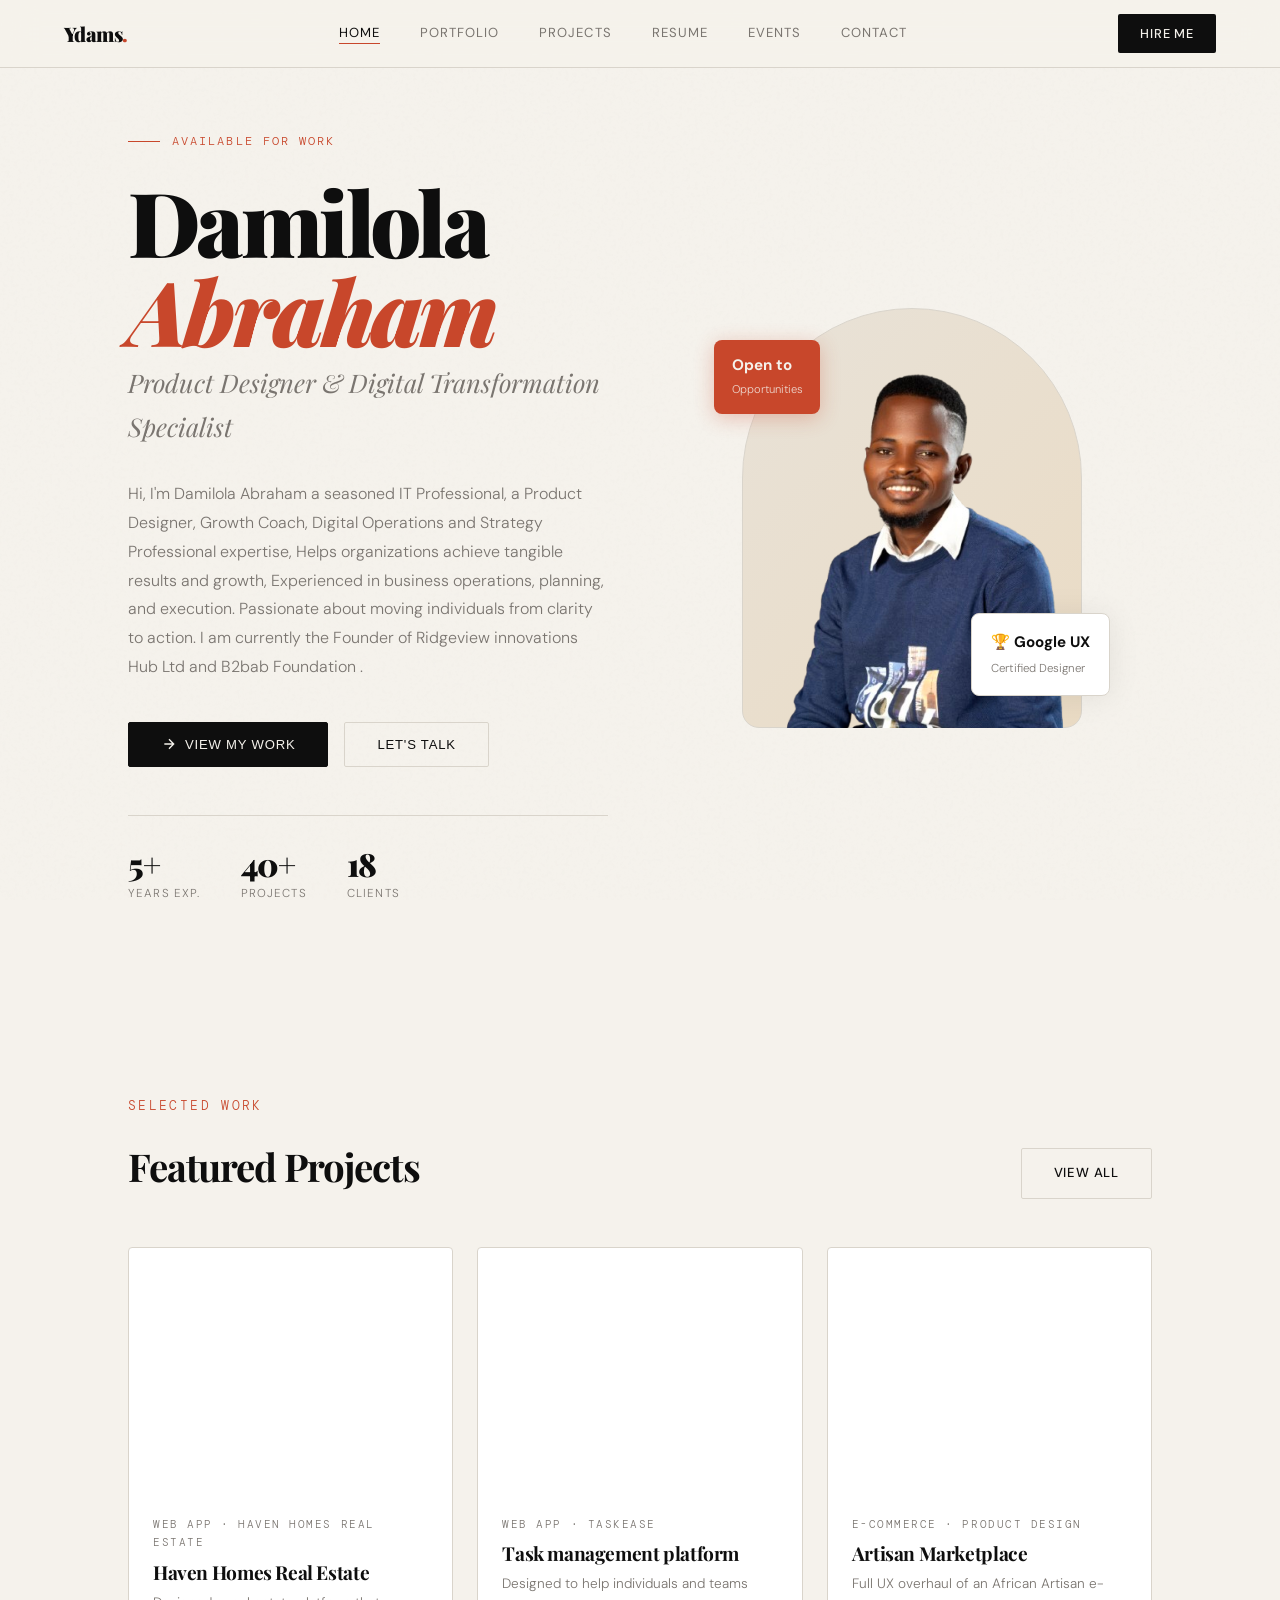
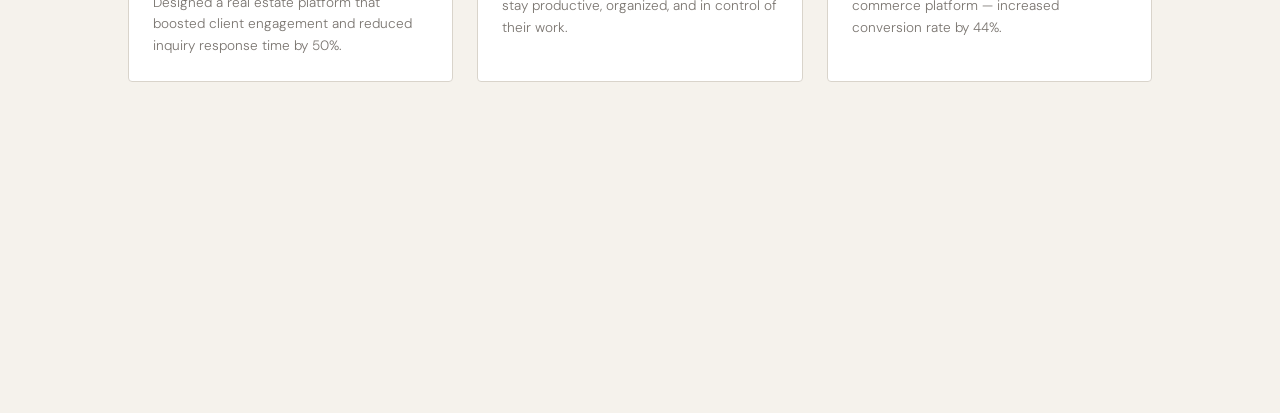
==== index.html @ ed9b5bfa "Fix hero buttons navigation" ====
<!DOCTYPE html>
<html lang="en">
<head>
<meta charset="UTF-8" />
<meta name="viewport" content="width=device-width, initial-scale=1.0" />
<script src="https://cdn.jsdelivr.net/npm/@emailjs/browser@4/dist/email.min.js"></script>
<script>emailjs.init('6wv3j-_rvE56B1dmA');</script>
<title>Damilola Abraham — UI/UX Designer & Software Engineer</title>
<link rel="preconnect" href="https://fonts.googleapis.com" />
<link rel="preconnect" href="https://fonts.gstatic.com" crossorigin />
<link href="https://fonts.googleapis.com/css2?family=Playfair+Display:ital,wght@0,400;0,700;0,900;1,400&family=DM+Sans:ital,opsz,wght@0,9..40,300;0,9..40,400;0,9..40,500;1,9..40,300&family=DM+Mono:wght@300;400&display=swap" rel="stylesheet" />
<style>
  *, *::before, *::after { box-sizing: border-box; margin: 0; padding: 0; }

  :root {
    --ink: #0e0e0e;
    --paper: #f5f2ec;
    --accent: #c8472b;
    --accent2: #2b6cb0;
    --muted: #7a7570;
    --border: #d9d4cb;
    --card: #fff;
    --shadow: 0 2px 32px 0 rgba(14,14,14,0.08);
    --radius: 2px;
    --font-display: 'Playfair Display', Georgia, serif;
    --font-body: 'DM Sans', sans-serif;
    --font-mono: 'DM Mono', monospace;
    --nav-h: 68px;
  }

  html { scroll-behavior: smooth; font-size: 16px; }

  body {
    background: var(--paper);
    color: var(--ink);
    font-family: var(--font-body);
    font-weight: 300;
    line-height: 1.7;
    overflow-x: hidden;
  }

  /* ─── NOISE TEXTURE ─── */
  body::before {
    content: '';
    position: fixed; inset: 0; z-index: 0;
    pointer-events: none;
    background-image: url("data:image/svg+xml,%3Csvg viewBox='0 0 256 256' xmlns='http://www.w3.org/2000/svg'%3E%3Cfilter id='noise'%3E%3CfeTurbulence type='fractalNoise' baseFrequency='0.9' numOctaves='4' stitchTiles='stitch'/%3E%3C/filter%3E%3Crect width='100%25' height='100%25' filter='url(%23noise)' opacity='0.035'/%3E%3C/svg%3E");
    opacity: .5;
  }

  /* ─── SCROLL PROGRESS ─── */
  #progress-bar {
    position: fixed; top: 0; left: 0; z-index: 1000;
    height: 2px; width: 0%;
    background: var(--accent);
    transition: width .1s linear;
  }

  /* ─── NAV ─── */
  nav {
    position: fixed; top: 0; left: 0; right: 0; z-index: 900;
    height: var(--nav-h);
    display: flex; align-items: center; justify-content: space-between;
    padding: 0 5vw;
    background: rgba(245,242,236,.85);
    backdrop-filter: blur(16px);
    border-bottom: 1px solid var(--border);
    transition: box-shadow .3s;
  }
  nav.scrolled { box-shadow: var(--shadow); }

  .nav-logo {
    font-family: var(--font-display);
    font-weight: 900;
    font-size: 1.25rem;
    letter-spacing: -.03em;
    color: var(--ink);
    text-decoration: none;
  }
  .nav-logo span { color: var(--accent); }

  .nav-links {
    display: flex; gap: 2.5rem; list-style: none;
    font-size: .82rem; font-weight: 400; letter-spacing: .08em; text-transform: uppercase;
  }
  .nav-links a {
    color: var(--muted); text-decoration: none;
    transition: color .2s;
    position: relative;
  }
  .nav-links a::after {
    content: ''; position: absolute; bottom: -3px; left: 0; right: 0;
    height: 1px; background: var(--accent);
    transform: scaleX(0); transform-origin: left;
    transition: transform .25s ease;
  }
  .nav-links a:hover, .nav-links a.active { color: var(--ink); }
  .nav-links a:hover::after, .nav-links a.active::after { transform: scaleX(1); }

  .nav-cta {
    font-size: .8rem; font-weight: 500; letter-spacing: .06em; text-transform: uppercase;
    text-decoration: none; color: var(--paper);
    background: var(--ink); padding: .55rem 1.4rem;
    border-radius: var(--radius);
    transition: background .2s, transform .2s;
  }
  .nav-cta:hover { background: var(--accent); transform: translateY(-1px); }

  .hamburger {
    display: none; flex-direction: column; gap: 5px; cursor: pointer;
    background: none; border: none; padding: 4px;
  }
  .hamburger span {
    display: block; width: 24px; height: 1.5px;
    background: var(--ink); transition: transform .3s, opacity .3s;
  }
  .hamburger.open span:nth-child(1) { transform: translateY(6.5px) rotate(45deg); }
  .hamburger.open span:nth-child(2) { opacity: 0; }
  .hamburger.open span:nth-child(3) { transform: translateY(-6.5px) rotate(-45deg); }

  .mobile-menu {
    display: none;
    position: fixed; top: var(--nav-h); left: 0; right: 0; z-index: 800;
    background: var(--paper);
    border-bottom: 1px solid var(--border);
    padding: 2rem 5vw;
    flex-direction: column; gap: 1.5rem;
  }
  .mobile-menu.open { display: flex; }
  .mobile-menu a {
    font-size: 1rem; letter-spacing: .04em; text-transform: uppercase;
    color: var(--ink); text-decoration: none;
  }

  /* ─── SECTIONS ─── */
  section { position: relative; z-index: 1; }
  .page-section {
    min-height: 100vh;
    padding: calc(var(--nav-h) + 6rem) 5vw 6rem;
    display: none;
  }
  .page-section.active { display: block; }

  /* ─── HOME HERO ─── */
  /* FIX: #home must NOT set display:grid by default — that overrides display:none on other pages */
  #home {
    padding-top: 0; min-height: 100vh;
    place-items: center;
  }
  #home.active { display: grid; }

  .hero-wrap {
    display: grid;
    grid-template-columns: 1fr 1fr;
    gap: 4rem; align-items: center;
    max-width: 1200px; width: 100%;
    padding: calc(var(--nav-h) + 4rem) 5vw 6rem;
  }

  .hero-eyebrow {
    display: flex; align-items: center; gap: .75rem;
    font-family: var(--font-mono); font-size: .72rem;
    letter-spacing: .18em; text-transform: uppercase;
    color: var(--accent); margin-bottom: 1.5rem;
  }
  .hero-eyebrow::before {
    content: ''; display: block; width: 32px; height: 1px; background: var(--accent);
  }

  .hero-name {
    font-family: var(--font-display);
    font-size: clamp(3rem, 7vw, 6rem);
    font-weight: 900; line-height: 1.0; letter-spacing: -.04em;
    color: var(--ink); margin-bottom: .4rem;
  }
  .hero-name em { color: var(--accent); font-style: italic; }

  .hero-role {
    font-family: var(--font-display);
    font-size: clamp(1.1rem, 2.5vw, 1.6rem);
    font-weight: 400; font-style: italic;
    color: var(--muted); margin-bottom: 2rem;
  }

  .hero-summary {
    font-size: 1rem; color: var(--muted);
    max-width: 46ch; line-height: 1.8; margin-bottom: 2.5rem;
  }

  .hero-actions { display: flex; gap: 1rem; flex-wrap: wrap; }

  .btn-primary {
    display: inline-flex; align-items: center; gap: .5rem;
    background: var(--ink); color: var(--paper);
    font-size: .82rem; font-weight: 500; letter-spacing: .06em; text-transform: uppercase;
    padding: .85rem 2rem; border-radius: var(--radius); text-decoration: none;
    transition: background .2s, transform .2s, box-shadow .2s;
    border: 1.5px solid var(--ink);
  }
  .btn-primary:hover { background: var(--accent); border-color: var(--accent); transform: translateY(-2px); box-shadow: 0 8px 24px rgba(200,71,43,.2); }

  .btn-outline {
    display: inline-flex; align-items: center; gap: .5rem;
    background: transparent; color: var(--ink);
    font-size: .82rem; font-weight: 500; letter-spacing: .06em; text-transform: uppercase;
    padding: .85rem 2rem; border-radius: var(--radius); text-decoration: none;
    border: 1.5px solid var(--border);
    transition: border-color .2s, color .2s, transform .2s;
  }
  .btn-outline:hover { border-color: var(--ink); transform: translateY(-2px); }

  .hero-visual {
    position: relative; display: flex; justify-content: center; align-items: center;
  }

  .hero-avatar-frame {
    position: relative; width: 340px; height: 420px;
  }

  .hero-avatar-bg {
    position: absolute; inset: 0;
    background: linear-gradient(135deg, #e8e2d8 0%, #eadbc4 100%);
    border-radius: 200px 200px 20px 20px;
    border: 1px solid var(--border);
  }

  .hero-avatar-initials {
  position: absolute; inset: 0;
  display: flex; align-items: center; justify-content: center;
  font-family: var(--font-display);
  font-size: 7rem; font-weight: 900; color: transparent; /* hide the "AO" text */
  letter-spacing: -.05em;

  background-image: url('4Z8A9971_copy.jpg-removebg-preview.png');
  background-size: cover;
  background-position: center top; /* 'top' works better for portraits */
  border-radius: 0; /* remove if you want the rounded-top shape from the frame */
}

  .hero-badge {
    position: absolute; bottom: 32px; right: -28px;
    background: var(--card); border: 1px solid var(--border);
    border-radius: 8px; padding: 1rem 1.2rem;
    box-shadow: var(--shadow);
    font-size: .78rem;
  }
  .hero-badge strong {
    display: block; font-weight: 700; font-size: .95rem; margin-bottom: .1rem;
  }
  .hero-badge span { color: var(--muted); font-size: .72rem; }

  .hero-badge2 {
    position: absolute; top: 32px; left: -28px;
    background: var(--accent); color: var(--paper);
    border-radius: 8px; padding: .85rem 1.1rem;
    box-shadow: 0 4px 20px rgba(200,71,43,.3);
    font-size: .78rem;
  }
  .hero-badge2 strong {
    display: block; font-weight: 700; font-size: .95rem;
  }

  .hero-stats {
    display: flex; gap: 2.5rem; margin-top: 3rem;
    padding-top: 2rem; border-top: 1px solid var(--border);
  }
  .stat-item { }
  .stat-number {
    font-family: var(--font-display);
    font-size: 2rem; font-weight: 900; line-height: 1;
    letter-spacing: -.04em; color: var(--ink);
  }
  .stat-label {
    font-size: .72rem; letter-spacing: .1em; text-transform: uppercase;
    color: var(--muted); margin-top: .25rem;
  }

  /* ─── FEATURED PROJECTS (Home) ─── */
  .featured-section {
    padding: 6rem 5vw;
    max-width: 1200px; margin: 0 auto;
  }

  .featured-header {
    display: flex; align-items: flex-end; justify-content: space-between;
    margin-bottom: 3rem; flex-wrap: wrap; gap: 1rem;
  }

  .featured-grid {
    display: grid;
    grid-template-columns: repeat(3, 1fr);
    gap: 1.5rem;
  }

  .featured-card {
    background: var(--card);
    border: 1px solid var(--border);
    border-radius: 4px;
    overflow: hidden;
    cursor: pointer;
    transition: transform .3s, box-shadow .3s;
    text-decoration: none; color: inherit;
    display: block;
  }
  .featured-card:hover { transform: translateY(-6px); box-shadow: 0 16px 48px rgba(14,14,14,.12); }

  .fc-thumb {
    aspect-ratio: 4/3;
    display: flex; align-items: center; justify-content: center;
    font-family: var(--font-display);
    font-size: 4rem; font-weight: 900;
    letter-spacing: -.05em;
    position: relative; overflow: hidden;
  }
  .fc-thumb::after {
    content: ''; position: absolute; inset: 0;
    background: rgba(14,14,14,.06);
    opacity: 0; transition: opacity .3s;
  }
  .featured-card:hover .fc-thumb::after { opacity: 1; }

  .fc-body { padding: 1.5rem; }
  .fc-tag {
    font-family: var(--font-mono); font-size: .68rem;
    letter-spacing: .14em; text-transform: uppercase;
    color: var(--muted); margin-bottom: .5rem;
  }
  .fc-title {
    font-family: var(--font-display);
    font-size: 1.2rem; font-weight: 700; line-height: 1.25;
    letter-spacing: -.02em; margin-bottom: .5rem;
  }
  .fc-desc { font-size: .85rem; color: var(--muted); line-height: 1.6; }

  /* ─── PORTFOLIO ─── */
  #portfolio { padding: calc(var(--nav-h) + 4rem) 5vw 6rem; }

  .filter-bar {
    display: flex; gap: .75rem; flex-wrap: wrap; margin-bottom: 3rem;
  }
  .filter-btn {
    font-family: var(--font-mono); font-size: .72rem;
    letter-spacing: .1em; text-transform: uppercase;
    background: none; border: 1px solid var(--border);
    color: var(--muted); padding: .45rem 1rem; border-radius: 2px;
    cursor: pointer; transition: all .2s;
  }
  .filter-btn:hover, .filter-btn.active {
    background: var(--ink); color: var(--paper); border-color: var(--ink);
  }

  .portfolio-grid {
    display: grid;
    grid-template-columns: repeat(auto-fill, minmax(300px, 1fr));
    gap: 2rem;
  }

  .port-card {
    border: 1px solid var(--border); border-radius: 4px;
    overflow: hidden; background: var(--card);
    transition: transform .3s, box-shadow .3s;
    cursor: pointer;
  }
  .port-card:hover { transform: translateY(-4px); box-shadow: 0 12px 40px rgba(14,14,14,.1); }

  .port-thumb {
    aspect-ratio: 16/10;
    display: flex; align-items: center; justify-content: center;
    font-size: 3.5rem; position: relative; overflow: hidden;
  }

  .port-overlay {
    position: absolute; inset: 0;
    background: rgba(14,14,14,.8);
    display: flex; align-items: center; justify-content: center;
    opacity: 0; transition: opacity .3s;
  }
  .port-card:hover .port-overlay { opacity: 1; }
  .port-overlay-text {
    color: var(--paper); font-size: .8rem;
    letter-spacing: .1em; text-transform: uppercase;
    font-family: var(--font-mono);
  }

  .port-body { padding: 1.25rem; }
  .port-tag {
    font-family: var(--font-mono); font-size: .65rem;
    letter-spacing: .14em; text-transform: uppercase;
    color: var(--accent); margin-bottom: .4rem;
  }
  .port-title {
    font-weight: 700; font-size: 1rem; margin-bottom: .4rem;
  }
  .port-desc { font-size: .82rem; color: var(--muted); }

  /* ─── PROJECTS (case studies) ─── */
  #projects { padding: calc(var(--nav-h) + 4rem) 5vw 6rem; max-width: 1000px; }

  .case-study {
    border: 1px solid var(--border); border-radius: 4px;
    background: var(--card); overflow: hidden; margin-bottom: 3rem;
  }

  .cs-header {
    padding: 2.5rem;
    border-bottom: 1px solid var(--border);
    display: grid; grid-template-columns: 1fr auto; gap: 1rem; align-items: start;
  }

  .cs-num {
    font-family: var(--font-mono); font-size: .7rem;
    letter-spacing: .15em; color: var(--muted); margin-bottom: .5rem;
  }

  .cs-title {
    font-family: var(--font-display);
    font-size: 1.8rem; font-weight: 900; letter-spacing: -.03em;
    margin-bottom: .5rem;
  }

  .cs-tags { display: flex; gap: .5rem; flex-wrap: wrap; margin-top: .75rem; }
  .cs-tag {
    font-family: var(--font-mono); font-size: .65rem;
    letter-spacing: .1em; text-transform: uppercase;
    border: 1px solid var(--border); color: var(--muted);
    padding: .25rem .65rem; border-radius: 2px;
  }

  .cs-body { padding: 2.5rem; }

  .cs-grid {
    display: grid; grid-template-columns: 1fr 1fr; gap: 2rem; margin-top: 1.5rem;
  }

  .cs-block h4 {
    font-family: var(--font-mono); font-size: .7rem;
    letter-spacing: .15em; text-transform: uppercase;
    color: var(--accent); margin-bottom: .75rem;
  }
  .cs-block p { font-size: .88rem; color: var(--muted); line-height: 1.75; }

  .cs-process {
    display: flex; gap: 0; margin: 2rem 0;
    border: 1px solid var(--border); border-radius: 4px; overflow: hidden;
  }
  .cs-step {
    flex: 1; padding: 1rem .75rem; text-align: center;
    border-right: 1px solid var(--border);
    background: var(--paper);
  }
  .cs-step:last-child { border-right: none; }
  .cs-step-num {
    font-family: var(--font-mono); font-size: .65rem;
    letter-spacing: .1em; color: var(--muted); margin-bottom: .3rem;
  }
  .cs-step-label {
    font-size: .78rem; font-weight: 500;
  }

  .cs-outcome {
    background: var(--ink); color: var(--paper);
    border-radius: 3px; padding: 1.5rem 2rem; margin-top: 2rem;
    display: grid; grid-template-columns: repeat(3, 1fr); gap: 1.5rem; text-align: center;
  }
  .cs-metric strong {
    display: block;
    font-family: var(--font-display);
    font-size: 2rem; font-weight: 900; letter-spacing: -.04em;
    color: var(--paper);
  }
  .cs-metric span { font-size: .72rem; letter-spacing: .1em; text-transform: uppercase; color: rgba(245,242,236,.5); }

  /* ─── RESUME ─── */
  #resume { padding: calc(var(--nav-h) + 4rem) 5vw 6rem; max-width: 900px; }

  .resume-download {
    display: inline-flex; align-items: center; gap: .6rem;
    border: 1.5px solid var(--ink); color: var(--ink);
    font-size: .8rem; font-weight: 500; letter-spacing: .06em; text-transform: uppercase;
    padding: .75rem 1.75rem; border-radius: var(--radius); text-decoration: none;
    margin-bottom: 3rem; transition: all .2s;
  }
  .resume-download:hover { background: var(--ink); color: var(--paper); }
  .resume-download svg { width: 16px; height: 16px; }

  .resume-section { margin-bottom: 3rem; }
  .resume-section-title {
    font-family: var(--font-mono); font-size: .72rem;
    letter-spacing: .18em; text-transform: uppercase;
    color: var(--accent); margin-bottom: 1.25rem; padding-bottom: .75rem;
    border-bottom: 1px solid var(--border);
  }

  .exp-item {
    display: grid; grid-template-columns: 1fr auto;
    gap: .5rem; margin-bottom: 2rem;
    padding-bottom: 2rem; border-bottom: 1px solid var(--border);
  }
  .exp-item:last-child { border-bottom: none; margin-bottom: 0; }

  .exp-role {
    font-weight: 700; font-size: 1rem; margin-bottom: .15rem;
  }
  .exp-company { color: var(--accent); font-size: .88rem; margin-bottom: .5rem; }
  .exp-desc { font-size: .85rem; color: var(--muted); line-height: 1.7; }
  .exp-date {
    font-family: var(--font-mono); font-size: .7rem;
    letter-spacing: .08em; color: var(--muted); white-space: nowrap;
  }

  .skills-grid {
    display: grid; grid-template-columns: repeat(auto-fill, minmax(180px, 1fr)); gap: 1rem;
  }
  .skill-category h4 {
    font-size: .78rem; font-weight: 700; margin-bottom: .75rem;
    letter-spacing: .04em;
  }
  .skill-tags { display: flex; flex-wrap: wrap; gap: .4rem; }
  .skill-tag {
    font-family: var(--font-mono); font-size: .68rem;
    letter-spacing: .08em; background: var(--paper);
    border: 1px solid var(--border); padding: .3rem .7rem; border-radius: 2px;
    color: var(--muted);
  }

  .cert-grid { display: grid; grid-template-columns: 1fr 1fr; gap: 1rem; }
  .cert-item {
    border: 1px solid var(--border); border-radius: 4px; padding: 1.25rem;
    background: var(--card);
  }
  .cert-title { font-weight: 700; font-size: .9rem; margin-bottom: .25rem; }
  .cert-issuer { font-size: .78rem; color: var(--accent); margin-bottom: .2rem; }
  .cert-date { font-family: var(--font-mono); font-size: .68rem; color: var(--muted); }

  /* ─── EVENTS ─── */
  #events { padding: calc(var(--nav-h) + 4rem) 5vw 6rem; }

  .events-grid {
    display: grid; grid-template-columns: repeat(auto-fill, minmax(320px, 1fr));
    gap: 1.5rem; max-width: 1200px;
  }

  .event-card {
    border: 1px solid var(--border); border-radius: 4px;
    background: var(--card); padding: 1.75rem; position: relative;
    transition: transform .3s, box-shadow .3s;
  }
  .event-card:hover { transform: translateY(-3px); box-shadow: var(--shadow); }

  .event-badge {
    display: inline-block;
    font-family: var(--font-mono); font-size: .65rem;
    letter-spacing: .1em; text-transform: uppercase;
    padding: .3rem .75rem; border-radius: 2px; margin-bottom: 1rem;
  }
  .badge-speaker { background: rgba(200,71,43,.1); color: var(--accent); }
  .badge-organizer { background: rgba(43,108,176,.1); color: var(--accent2); }
  .badge-attendee { background: rgba(14,14,14,.06); color: var(--ink); }
  .badge-workshop { background: rgba(200,71,43,.15); color: var(--accent); }

  .event-title { font-weight: 700; font-size: 1.05rem; margin-bottom: .4rem; }
  .event-meta {
    font-family: var(--font-mono); font-size: .7rem;
    letter-spacing: .08em; color: var(--muted); margin-bottom: .75rem;
  }
  .event-desc { font-size: .85rem; color: var(--muted); line-height: 1.65; }

  /* ─── CONTACT ─── */
  #contact { padding: calc(var(--nav-h) + 4rem) 5vw 6rem; }

  /* ─── PAGE BANNERS ─── */
  .page-banner {
    width: 100%; height: 220px;
    position: relative;
    display: flex; align-items: center; justify-content: center;
    margin-bottom: 3rem; border-radius: 4px; overflow: hidden;
  }
  .page-banner::after {
    content: ''; position: absolute; inset: 0;
    background: rgba(0,0,0,.45);
  }
  .page-banner-title {
    position: relative; z-index: 1;
    font-family: var(--font-display);
    font-size: clamp(2.5rem, 6vw, 4rem);
    font-weight: 900; color: #fff;
    letter-spacing: -.03em;
    text-shadow: 0 2px 24px rgba(0,0,0,.4);
  }
  .banner-portfolio { background: linear-gradient(135deg, #1a1a2e 0%, #2d1b4e 60%, #4a1942 100%); }
  .banner-projects  { background: linear-gradient(135deg, #0f2027 0%, #203a43 50%, #2c5364 100%); }
  .banner-resume    { background: linear-gradient(135deg, #1c1c1c 0%, #2d2d2d 50%, #3a2a1a 100%); }
  .banner-events    { background: linear-gradient(135deg, #0d1b2a 0%, #1b2a3b 50%, #1e3a5f 100%); }
  .banner-contact   { background: linear-gradient(135deg, #0f0c29 0%, #302b63 50%, #24243e 100%); }

  .contact-wrap {
    display: grid; grid-template-columns: 1fr 1fr; gap: 5rem;
    max-width: 1000px;
  }

  .contact-left h2 {
    font-family: var(--font-display);
    font-size: clamp(2rem, 4vw, 3.2rem);
    font-weight: 900; letter-spacing: -.04em;
    line-height: 1.1; margin-bottom: 1.25rem;
  }
  .contact-left p { font-size: .95rem; color: var(--muted); margin-bottom: 2.5rem; line-height: 1.8; }

  .social-links { display: flex; flex-direction: column; gap: .85rem; }
  .social-link {
    display: flex; align-items: center; gap: .85rem;
    text-decoration: none; color: var(--ink);
    font-size: .88rem; font-weight: 500;
    padding: .75rem 1rem; border: 1px solid var(--border);
    border-radius: var(--radius);
    transition: border-color .2s, background .2s, transform .2s;
  }
  .social-link:hover { border-color: var(--ink); background: var(--ink); color: var(--paper); transform: translateX(4px); }
  .social-link svg { width: 18px; height: 18px; flex-shrink: 0; }

  .contact-form { display: flex; flex-direction: column; gap: 1.25rem; }

  .form-group { display: flex; flex-direction: column; gap: .4rem; }
  .form-group label {
    font-family: var(--font-mono); font-size: .68rem;
    letter-spacing: .14em; text-transform: uppercase; color: var(--muted);
  }
  .form-group input, .form-group textarea, .form-group select {
    background: var(--card); border: 1px solid var(--border);
    color: var(--ink); font-family: var(--font-body);
    font-size: .9rem; padding: .8rem 1rem; border-radius: var(--radius);
    outline: none; transition: border-color .2s;
    resize: none;
  }
  .form-group input:focus, .form-group textarea:focus { border-color: var(--ink); }
  .form-group textarea { min-height: 130px; }

  .form-row { display: grid; grid-template-columns: 1fr 1fr; gap: 1rem; }

  .form-submit {
    display: inline-flex; align-items: center; justify-content: center; gap: .5rem;
    background: var(--ink); color: var(--paper);
    font-family: var(--font-body); font-size: .82rem;
    font-weight: 500; letter-spacing: .06em; text-transform: uppercase;
    padding: 1rem 2.5rem; border: 1.5px solid var(--ink); border-radius: var(--radius);
    cursor: pointer; transition: all .2s; width: 100%;
  }
  .form-submit:hover { background: var(--accent); border-color: var(--accent); transform: translateY(-2px); }

  .form-success {
    display: none; padding: 1.5rem; background: rgba(43,108,176,.08);
    border: 1px solid rgba(43,108,176,.25); border-radius: var(--radius);
    text-align: center; font-size: .9rem; color: var(--accent2);
  }

  /* ─── FOOTER ─── */
  footer {
    position: relative; z-index: 1;
    border-top: 1px solid var(--border);
    padding: 2.5rem 5vw;
    display: flex; align-items: center; justify-content: space-between; flex-wrap: wrap; gap: 1rem;
    font-size: .78rem; color: var(--muted);
    font-family: var(--font-mono); letter-spacing: .06em;
  }
  footer a { color: var(--muted); text-decoration: none; }
  footer a:hover { color: var(--ink); }

  /* ─── ANIMATIONS ─── */
  @keyframes fadeUp {
    from { opacity: 0; transform: translateY(28px); }
    to { opacity: 1; transform: translateY(0); }
  }
  @keyframes fadeIn {
    from { opacity: 0; }
    to { opacity: 1; }
  }

  .animate-up {
    opacity: 0;
    animation: fadeUp .7s ease forwards;
  }
  .delay-1 { animation-delay: .1s; }
  .delay-2 { animation-delay: .2s; }
  .delay-3 { animation-delay: .3s; }
  .delay-4 { animation-delay: .4s; }
  .delay-5 { animation-delay: .55s; }
  .delay-6 { animation-delay: .7s; }

  /* ─── RESPONSIVE ─── */
  @media (max-width: 700px) {
  .webinar-wrap { grid-template-columns: 1fr !important; }
}
  /* ─── WEBINAR RESPONSIVE ─── */
@media (max-width: 700px) {
  .webinar-wrap {
    grid-template-columns: 1fr !important;
  }
  .webinar-flier-wrap {
    display: none;
  }
}
  @media (max-width: 900px) {
    .hero-wrap { grid-template-columns: 1fr; text-align: center; }
    .hero-eyebrow { justify-content: center; }
    .hero-summary { margin: 0 auto 2.5rem; }
    .hero-actions { justify-content: center; }
    .hero-stats { justify-content: center; }
    @media (max-width: 900px) {
    .hero-wrap { 
      grid-template-columns: 1fr; 
      text-align: center; 
    }
    .hero-eyebrow { justify-content: center; }
    .hero-summary { margin: 0 auto 2.5rem; }
    .hero-actions { justify-content: center; }
    .hero-stats { justify-content: center; }

    /* ── IMAGE: now visible and centered on tablet/mobile ── */
    .hero-visual { 
      display: flex;
      justify-content: center;
      order: -1; /* moves image ABOVE the text */
    }
    .hero-avatar-frame {
      width: 220px;
      height: 270px;
    }
    .hero-badge {
      right: -10px;
      bottom: 16px;
      padding: .7rem .9rem;
      font-size: .7rem;
    }
    .hero-badge2 {
      left: -10px;
      top: 16px;
      padding: .65rem .85rem;
      font-size: .7rem;
    }

    .featured-grid { grid-template-columns: 1fr 1fr; }
    .contact-wrap { grid-template-columns: 1fr; gap: 3rem; }
    .cs-grid { grid-template-columns: 1fr; }
    .cert-grid { grid-template-columns: 1fr; }
    .cs-outcome { grid-template-columns: 1fr 1fr 1fr; }
    .nav-links, .nav-cta { display: none; }
    .hamburger { display: flex; }
}
    .featured-grid { grid-template-columns: 1fr 1fr; }
    .contact-wrap { grid-template-columns: 1fr; gap: 3rem; }
    .cs-grid { grid-template-columns: 1fr; }
    .cert-grid { grid-template-columns: 1fr; }
    .cs-outcome { grid-template-columns: 1fr 1fr 1fr; }
    .nav-links, .nav-cta { display: none; }
    .hamburger { display: flex; }
  }

  @media (max-width: 600px) {
    .featured-grid { grid-template-columns: 1fr; }
    .form-row { grid-template-columns: 1fr; }
    .cs-process { flex-direction: column; }
    .cs-step { border-right: none; border-bottom: 1px solid var(--border); }
    .cs-step:last-child { border-bottom: none; }
    .cs-outcome { grid-template-columns: 1fr; }
    .cs-header { grid-template-columns: 1fr; }
  }
  @media (max-width: 480px) {
    .hero-avatar-frame {
      width: 180px;
      height: 220px;
    }
    .hero-badge { display: none; } /* hides badges on very small screens to avoid overflow */
    .hero-badge2 { display: none; }
    .featured-grid { grid-template-columns: 1fr; }
}

  /* ─── CUSTOM CURSOR ─── */
  @media (pointer: cursor) {
    * { cursor: pointer !important; }
    #cursor {
      position: fixed; pointer-events: none; z-index: 9999;
      width: 10px; height: 10px;
      background: var(--ink); border-radius: 50%;
      transform: translate(-50%, -50%);
      transition: transform .1s, width .2s, height .2s, background .2s;
      mix-blend-mode: multiply;
    }
    #cursor-ring {
      position: fixed; pointer-events: none; z-index: 9998;
      width: 36px; height: 36px;
      border: 1.5px solid var(--ink); border-radius: 50%;
      transform: translate(-50%, -50%);
      transition: left .12s ease-out, top .12s ease-out, width .3s, height .3s, opacity .3s;
      opacity: 0.4;
    }
    body:hover #cursor, body:hover #cursor-ring { opacity: 1; }
  }

  /* ─── SECTION LABEL & TITLE ─── */
  .section-label {
    font-family: var(--font-mono);
    font-size: .82rem; letter-spacing: .18em; text-transform: uppercase;
    color: var(--accent); margin-bottom: 1rem;
  }

  .section-title {
    font-family: var(--font-display);
    font-size: clamp(2.4rem, 6vw, 4.5rem);
    font-weight: 900; line-height: 1.08; letter-spacing: -.03em;
    margin-bottom: 1.5rem;
  }

  .section-subtitle {
    font-size: 1.05rem; color: var(--muted); max-width: 52ch; margin-bottom: 3rem;
  }
</style>
</head>
<body>

<!-- Custom cursor -->
<div id="cursor"></div>
<div id="cursor-ring"></div>

<!-- Progress bar -->
<div id="progress-bar"></div>

<!-- Navigation -->
<nav id="navbar">
 <a href="javascript:void(0)" class="nav-logo" onclick="showSection('home')">Ydams<span>.</span></a>
  <ul class="nav-links">
    <li><a href="javascript:void(0)" onclick="showSection('home')" class="active" id="nav-home">Home</a></li>
    <li><a href="javascript:void(0)" onclick="showSection('portfolio')" id="nav-portfolio">Portfolio</a></li>
    <li><a href="javascript:void(0)" onclick="showSection('projects')" id="nav-projects">Projects</a></li>
    <li><a href="javascript:void(0)" onclick="showSection('resume')" id="nav-resume">Resume</a></li>
    <li><a href="javascript:void(0)" onclick="showSection('events')" id="nav-events">Events</a></li>
    <li><a href="javascript:void(0)" onclick="showSection('contact')" id="nav-contact">Contact</a></li>
  </ul>
  <a href="javascript:void(0)" class="nav-cta" onclick="showSection('contact')">Hire Me</a>
  <button class="hamburger" id="hamburger" onclick="toggleMenu()">
    <span></span><span></span><span></span>
  </button>
</nav>

<!-- Mobile menu -->
<div class="mobile-menu" id="mobile-menu">
  <a href="javascript:void(0)" onclick="showSection('home');toggleMenu()">Home</a>
  <a href="javascript:void(0)" onclick="showSection('portfolio');toggleMenu()">Portfolio</a>
  <a href="javascript:void(0)" onclick="showSection('projects');toggleMenu()">Projects</a>
  <a href="javascript:void(0)" onclick="showSection('resume');toggleMenu()">Resume</a>
  <a href="javascript:void(0)" onclick="showSection('events');toggleMenu()">Events</a>
  <a href="javascript:void(0)" onclick="showSection('contact');toggleMenu()">Contact</a>
</div>

<!-- ───────────── HOME ───────────── -->
<section id="home" class="page-section active">
  <div class="hero-wrap">
    <div class="hero-content">
      <div class="hero-eyebrow animate-up">Available for Work</div>
      <h1 class="hero-name animate-up delay-1">Damilola <em>Abraham</em></h1>
      <p class="hero-role animate-up delay-2">Product Designer & Digital Transformation Specialist</p>
      <p class="hero-summary animate-up delay-3">Hi, I'm Damilola Abraham a seasoned IT Professional, a Product Designer, Growth Coach, Digital Operations and Strategy Professional expertise, Helps organizations achieve tangible results and growth, Experienced in business operations, planning, and execution. Passionate about moving individuals from clarity to action. I am currently the Founder of Ridgeview innovations Hub Ltd and B2bab Foundation

.</p>
      <div class="hero-actions animate-up delay-4">
  <button class="btn-primary" onclick="showSection('portfolio')">
    <svg width="16" height="16" viewBox="0 0 24 24" fill="none" stroke="currentColor" stroke-width="2"><path d="M5 12h14M12 5l7 7-7 7"/></svg>
    View My Work
  </button>
  <button class="btn-outline" onclick="showSection('contact')">Let's Talk</button>
      </div>
      <div class="hero-stats animate-up delay-5">
        <div class="stat-item">
          <div class="stat-number">5+</div>
          <div class="stat-label">Years Exp.</div>
        </div>
        <div class="stat-item">
          <div class="stat-number">40+</div>
          <div class="stat-label">Projects</div>
        </div>
        <div class="stat-item">
          <div class="stat-number">18</div>
          <div class="stat-label">Clients</div>
        </div>
      </div>
    </div>
    <div class="hero-visual animate-up delay-3">
      <div class="hero-avatar-frame">
        <div class="hero-avatar-bg"></div>
        <div class="hero-avatar-initials">DAY</div>
        <div class="hero-badge">
          <strong>🏆 Google UX</strong>
          <span>Certified Designer</span>
        </div>
        <div class="hero-badge2">
          <strong> Open to</strong>
          <span style="font-size:.7rem;opacity:.85">Opportunities</span>
        </div>
      </div>
    </div>
  </div>

  <!-- Featured Projects -->
  <div class="featured-section">
    <div class="featured-header">
      <div>
        <div class="section-label">Selected Work</div>
        <h2 style="font-family:var(--font-display);font-size:clamp(1.6rem,3vw,2.4rem);font-weight:1200;letter-spacing:-.03em;">Featured Projects</h2>
      </div>
      <a href="#" class="btn-outline" onclick="showSection('portfolio')" style="white-space:nowrap">View All</a>
    </div>
    <div class="featured-grid">
      <a href="#" class="featured-card" onclick="showSection('projects')">
  <div class="fc-thumb" style="background:linear-gradient(135deg,#f0ebe1,#e0d5c8); padding:0; overflow:hidden;">
    <img src="havenhomes.png" alt="Haven Homes Real Estate UI" style="width:100%; height:100%; object-fit:cover; display:block;" />
  </div>
  <div class="fc-body">
    <div class="fc-tag">Web App · Haven Homes Real Estate</div>
    <div class="fc-title">Haven Homes Real Estate</div>
    <div class="fc-desc">Designed a real estate platform that boosted client engagement and reduced inquiry response time by 50%.</div>
  </div>
</a>
      <a href="#" class="featured-card" onclick="showSection('projects')">
  <div class="fc-thumb" style="background:linear-gradient(135deg,#e8e8f0,#d8d8e8); padding:0; overflow:hidden;">
    <img src="taskease.png" alt="TaskEase UI" style="width:100%; height:100%; object-fit:cover; display:block;" />
  </div>
  <div class="fc-body">
    <div class="fc-tag">Web App · TaskEase</div>
    <div class="fc-title">Task management platform</div>
    <div class="fc-desc">Designed to help individuals and teams stay productive, organized, and in control of their work.</div>
  </div>
    </a>
      <a href="#" class="featured-card" onclick="showSection('projects')">
  <div class="fc-thumb" style="background:linear-gradient(135deg,#f0ece8,#e8e0d8); padding:0; overflow:hidden;">
    <img src="sabifix.png" alt="SabiFIX App UI" style="width:100%; height:100%; object-fit:cover; display:block;" />
  </div>
  <div class="fc-body">
    <div class="fc-tag">E-commerce · Product Design</div>
    <div class="fc-title">Artisan Marketplace</div>
    <div class="fc-desc">Full UX overhaul of an African Artisan e-commerce platform — increased conversion rate by 44%.</div>
  </div>
  </a>
    </div>
  </div>
</section>

<!-- ───────────── PORTFOLIO ───────────── -->
<section id="portfolio" class="page-section">
  <div class="page-banner banner-portfolio">
    <span class="page-banner-title">Portfolio</span>
  </div>
  <div class="section-label">All Work</div>
  <h1 class="section-title">Portfolio</h1>
  <p class="section-subtitle">A curated collection of design work spanning mobile, web, and product — each rooted in research and built for real users.</p>

  <div class="filter-bar">
    <button class="filter-btn active" onclick="filterPortfolio('all', this)">All</button>
    <button class="filter-btn" onclick="filterPortfolio('mobile', this)">Mobile Apps</button>
    <button class="filter-btn" onclick="filterPortfolio('web', this)">Websites</button>
    <button class="filter-btn" onclick="filterPortfolio('product', this)">Product Design</button>
    <button class="filter-btn" onclick="filterPortfolio('branding', this)">Branding</button>
  </div>

  <div class="portfolio-grid" id="portfolio-grid">
    <!-- Cards injected by JS -->
  </div>
</section>

<!-- ───────────── PROJECTS ───────────── -->
<section id="projects" class="page-section">
  <div class="page-banner banner-projects">
    <span class="page-banner-title">Case Studies</span>
  </div>
  <div class="section-label">Deep Dives</div>
  <h1 class="section-title">Case Studies</h1>
  <p class="section-subtitle">Detailed explorations of how I approach complex design problems — from discovery to delivery.</p>

  <!-- Case Study 1 -->
  <div class="case-study">
    <div class="cs-header">
      <div>
        <div class="cs-num">01 — E-commerce</div>
        <div class="cs-title">SabiFix Artisan Marketplace</div>
        <div class="cs-tags">
          <span class="cs-tag">UX Research</span>
          <span class="cs-tag">Figma</span>
          <span class="cs-tag">Prototyping</span>
          <span class="cs-tag">React Native</span>
          <span class="cs-tag">Usability Testing</span>
        </div>
      </div>
      <div style="text-align:right">
        <div style="font-family:var(--font-mono);font-size:.68rem;letter-spacing:.1em;color:var(--muted);">Duration</div>
        <div style="font-weight:700;font-size:.95rem;">4 months</div>
      </div>
    </div>
    <div class="cs-body">
      <div class="cs-grid">
        <div class="cs-block">
          <h4>Problem Statement</h4>
          <p>Finding reliable artisans for home services is often difficult, as people rely on informal recommendations that lack transparency in pricing, quality, and availability. At the same time, many skilled artisans struggle with visibility and consistent job opportunities, 
            creating a need for a trusted digital platform that connects customers with verified service providers.</p>
        </div>
        <div class="cs-block">
          <h4>My Role</h4>
          <p>UI/UX Designer working alongside other Product Designers and a 3-person engineering team. We owned research, information architecture, interaction design, and design system implementation.</p>
        </div>
      </div>

      <div class="cs-process">
        <div class="cs-step"><div class="cs-step-num">01</div><div class="cs-step-label">Discover</div></div>
        <div class="cs-step"><div class="cs-step-num">02</div><div class="cs-step-label">Define</div></div>
        <div class="cs-step"><div class="cs-step-num">03</div><div class="cs-step-label">Ideate</div></div>
        <div class="cs-step"><div class="cs-step-num">04</div><div class="cs-step-label">Prototype</div></div>
        <div class="cs-step"><div class="cs-step-num">05</div><div class="cs-step-label">Test</div></div>
        <div class="cs-step"><div class="cs-step-num">06</div><div class="cs-step-label">Deliver</div></div>
      </div>

      <div class="cs-grid">
        <div class="cs-block">
          <h4>Design Process</h4>
          <p>Conducted user interviews with homeowners and artisans and analyzed existing service marketplace platforms to identify usability gaps. Translated insights into user personas and journey maps, then created low-fidelity wireframes and prototypes. 
            Iterated through usability testing before developing the final high-fidelity UI design</p>
        </div>
        <div class="cs-block">
          <h4>Key Decisions</h4>
          <p>Simplified the artisan booking process from multiple steps into a quick 4-step flow for faster service requests. Introduced a clear job status tracker, improved service selection and pricing transparency, 
            and added detailed artisan profiles to help users compare skills, ratings, and availability before booking.</p>
        </div>
      </div>

      <div class="cs-outcome">
        <div class="cs-metric"><strong>62%</strong><span>Drop-off Reduction</span></div>
        <div class="cs-metric"><strong>4.7★</strong><span>App Store Rating</span></div>
        <div class="cs-metric"><strong>200k</strong><span>Active Users</span></div>
      </div>
    </div>
  </div>

  <!-- Case Study 2 -->
  <div class="case-study">
    <div class="cs-header">
      <div>
        <div class="cs-num">02 — PropTech</div>
        <div class="cs-title">Haven Homes Website</div>
        <div class="cs-tags">
          <span class="cs-tag">Product Design</span>
          <span class="cs-tag">Data Viz</span>
          <span class="cs-tag">Design System</span>
          <span class="cs-tag">UX Research</span>
          <span class="cs-tag">Tailwind</span>
        </div>
      </div>
      <div style="text-align:right">
        <div style="font-family:var(--font-mono);font-size:.68rem;letter-spacing:.1em;color:var(--muted);">Duration</div>
        <div style="font-weight:700;font-size:.95rem;">6 months</div>
      </div>
    </div>
    <div class="cs-body">
      <div class="cs-grid">
        <div class="cs-block">
          <h4>Problem Statement</h4>
          <p>Many potential home buyers struggle to find a reliable and user-friendly platform to explore property listings. Existing real estate websites are often cluttered, 
            slow, or lack clear property information, making the search process overwhelming and inefficient for users.</p>
        </div>
        <div class="cs-block">
          <h4>My Role</h4>
          <p>End-to-end Product Designer and Front-End Developer.
          I conducted user research, designed the full UI system in Figma, built interactive prototypes, and implemented the responsive interface using React and Tailwind CSS. 
          My focus was creating a seamless browsing experience that allows users to easily discover properties and connect with agents.</p>
        </div>
      </div>

      <div class="cs-process">
        <div class="cs-step"><div class="cs-step-num">01</div><div class="cs-step-label">Research</div></div>
        <div class="cs-step"><div class="cs-step-num">02</div><div class="cs-step-label">Architecture</div></div>
        <div class="cs-step"><div class="cs-step-num">03</div><div class="cs-step-label">Design Sys.</div></div>
        <div class="cs-step"><div class="cs-step-num">04</div><div class="cs-step-label">UI Design</div></div>
        <div class="cs-step"><div class="cs-step-num">05</div><div class="cs-step-label">Build</div></div>
        <div class="cs-step"><div class="cs-step-num">06</div><div class="cs-step-label">Launch</div></div>
      </div>

      <div class="cs-grid">
        <div class="cs-block">
          <h4>Design Process</h4>
          <p>Conducted research with potential home buyers and renters to understand how they search for properties online. Identified key user needs such as clear property images, transparent pricing, and easy navigation. Designed intuitive search and filtering experiences and 
            built a scalable design system to maintain visual consistency across pages.</p>
        </div>
        <div class="cs-block">
          <h4>Technical Implementation</h4>
          <p>Built the platform using React and Tailwind CSS to ensure a responsive and modern interface. Implemented optimized image loading for property galleries and created reusable UI components for listings, property cards, and agent contact forms. 
            The result is a fast, accessible, and user-friendly real estate browsing experience.</p>
        </div>
      </div>

      <div class="cs-outcome">
        <div class="cs-metric"><strong>10k</strong><span>Users in 90 Days</span></div>
        <div class="cs-metric"><strong>44%</strong><span>Conversion Rate</span></div>
        <div class="cs-metric"><strong>97</strong><span>Lighthouse Score</span></div>
      </div>
    </div>
  </div>
</section>

<!-- ───────────── RESUME ───────────── -->
<section id="resume" class="page-section">
  <div class="page-banner banner-resume">
    <span class="page-banner-title">Resume</span>
  </div>
  <div class="section-label">Credentials</div>
  <h1 class="section-title">Resume</h1>

  <a href="https://drive.google.com/uc?export=download&id=1g_bBUopQ6qgx2Re3cD_7uop_1Fj2sJ4J" class="resume-download" onclick="alert('In a real deployment, this would download a PDF resume.')">
    <svg viewBox="0 0 24 24" fill="none" stroke="currentColor" stroke-width="2"><path d="M21 15v4a2 2 0 0 1-2 2H5a2 2 0 0 1-2-2v-4"/><polyline points="7 10 12 15 17 10"/><line x1="12" y1="15" x2="12" y2="3"/></svg>
    Download Resume PDF
  </a>

  <!-- Experience -->
  <div class="resume-section">
    <div class="resume-section-title">Experience</div>

    <div class="exp-item">
      <div>
        <div class="exp-role">Digital Operations Manager</div>
        <div class="exp-company">Honeytreat Group · Lagos, Nigeria</div>
        <div class="exp-desc">As Digital Operations Manager, I led the development and management of 3 websites platforms serving 50k+ users, built a unified cross-platform system, mentored 2 team members, and collaborated with remote teams to ensure smooth digital operations.</div>
      </div>
      <div class="exp-date">2025 — Present</div>
    </div>

    <div class="exp-item">
      <div>
        <div class="exp-role">Product Designer & Front-End Instructor</div>
        <div class="exp-company">Algorithmics International School of Programming · Hybrid</div>
        <div class="exp-desc">As a Programming Instructor at Algorithmics, I taught coding and computational thinking to children, guided students through project-based learning, mentored junior learners, and collaborated with educators to deliver engaging and effective tech education.</div>
      </div>
      <div class="exp-date">2024 — 2025</div>
    </div>

    <div class="exp-item">
      <div>
        <div class="exp-role">Product Designer (Intern)</div>
        <div class="exp-company">Flexisaf · Abuja</div>
        <div class="exp-desc">As a Product Design Intern at Flexisaf, I contributed to designing and improving features for the Quickteller payment platform, applying user-centered design principles and gaining hands-on experience with fintech products and infrastructure.</div>
      </div>
      <div class="exp-date">2024 — 2024</div>
    </div>
  </div>

  <!-- Skills -->
  <div class="resume-section">
    <div class="resume-section-title">Skills</div>
    <div class="skills-grid">
      <div class="skill-category">
        <h4>Design</h4>
        <div class="skill-tags">
          <span class="skill-tag">Figma</span>
          <span class="skill-tag">Adobe XD</span>
          <span class="skill-tag">Sketch</span>
          <span class="skill-tag">Prototyping</span>
          <span class="skill-tag">Design Systems</span>
          <span class="skill-tag">Motion</span>
        </div>
      </div>
      <div class="skill-category">
        <h4>Research</h4>
        <div class="skill-tags">
          <span class="skill-tag">User Interviews</span>
          <span class="skill-tag">Usability Tests</span>
          <span class="skill-tag">Journey Mapping</span>
          <span class="skill-tag">A/B Testing</span>
          <span class="skill-tag">Hotjar</span>
        </div>
      </div>
      <div class="skill-category">
        <h4>Engineering</h4>
        <div class="skill-tags">
          <span class="skill-tag">React</span>
          <span class="skill-tag">HTML</span>
          <span class="skill-tag">CSS</span>
          <span class="skill-tag">Node.js</span>
          <span class="skill-tag">Javascript</span>
          <span class="skill-tag">Git</span>
        </div>
      </div>
      <div class="skill-category">
        <h4>Methodologies</h4>
        <div class="skill-tags">
          <span class="skill-tag">Design Thinking</span>
          <span class="skill-tag">Agile / Scrum</span>
          <span class="skill-tag">Jobs-To-Be-Done</span>
          <span class="skill-tag">Atomic Design</span>
        </div>
      </div>
    </div>
  </div>

  <!-- Education -->
  <div class="resume-section">
    <div class="resume-section-title">Education</div>
    <div class="exp-item">
      <div>
        <div class="exp-role">B.Sc. Computer Science</div>
        <div class="exp-company">Miva Open University · Nigeria</div>
        <div class="exp-desc">First Class Honours. Specialisation in Human-Computer Interaction. Final year project: "Designing for Low-Literacy Mobile Users in West Africa" — awarded Best Final Year Project.</div>
      </div>
      <div class="exp-date">2026 — Till Date</div>
    </div>
  </div>

  <!-- Certifications -->
  <div class="resume-section">
    <div class="resume-section-title">Certifications</div>
    <div class="cert-grid">
      <div class="cert-item">
        <div class="cert-title">Google UX Design Professional Certificate</div>
        <div class="cert-issuer">Google / Coursera</div>
        <div class="cert-date">2023</div>
      </div>
      <div class="cert-item">
        <div class="cert-title">Software Engineering — Certificate</div>
        <div class="cert-issuer">ALX</div>
        <div class="cert-date">2023</div>
      </div>
      <div class="cert-item">
        <div class="cert-title">Incubator Nigeria - FCB</div>
        <div class="cert-issuer">Certificate in Product Design</div>
        <div class="cert-date">2024</div>
      </div>
      <div class="cert-item">
        <div class="cert-title">UI/UX Design Certification — WCAG 2.1</div>
        <div class="cert-issuer">3MTT Nigeria</div>
        <div class="cert-date">2024</div>
      </div>
    </div>
  </div>
</section>

<!-- ───────────── EVENTS ───────────── -->
<section id="events" class="page-section">
  <div class="page-banner banner-events">
    <span class="page-banner-title">Events</span>
  </div>
  <div class="section-label">Community</div>
  <h1 class="section-title">Events</h1>
  <p class="section-subtitle">Speaking, teaching, and learning — I actively invest in the design and tech community by building and nurturing a strong network through collaboration, knowledge sharing, and hosting webinars that help people grow and take action in their careers.</p>

  <div class="events-grid">
    <div class="event-card">
      <div class="event-badge badge-speaker">Volunteer</div>
      <div class="event-title">
  Global Entrepreneurship Festival Conference, Ghana 2025
  <svg width="20" height="14" viewBox="0 0 20 14" xmlns="http://www.w3.org/2000/svg" style="display:inline-block; vertical-align:middle; margin-left:6px; border-radius:2px;">
    <rect width="20" height="4.67" y="0" fill="#EF3340"/>
    <rect width="20" height="4.67" y="4.67" fill="#FCD116"/>
    <rect width="20" height="4.67" y="9.33" fill="#006B3F"/>
    <polygon points="10,5.2 10.7,7.4 13,7.4 11.2,8.7 11.8,11 10,9.7 8.2,11 8.8,8.7 7,7.4 9.3,7.4" fill="#000000"/>
  </svg>
</div>
      <div class="event-meta">Nov 2025 · Accra, Ghana · 10,000+ attendees</div>
      <div class="event-desc">Volunteering in Accra, Ghana: Assisted local communities in designing and implementing user-friendly digital solutions, focusing on accessibility, usability, and low-bandwidth environments.</div>
    </div>
    <div class="event-card">
      <div class="event-badge badge-workshop">Attendee</div>
      <div class="event-title">Design Systems Masterclass</div>
      <div class="event-meta">Sep 2024 · Virtual · 340 participants</div>
      <div class="event-desc">3-day intensive workshop on building scalable design systems with Figma — from token architecture to developer handoff. Partnered with ADPList to host globally.</div>
    </div>
    <div class="event-card">
      <div class="event-badge badge-organizer">Attendee</div>
      <div class="event-title">Figma Africa Community Meetup</div>
      <div class="event-meta">Jul 2024 · Lagos, Nigeria · 200+ designers</div>
      <div class="event-desc">Co-organized the first Figma community event in West Africa. Brought together designers from 6 countries for workshops, portfolio reviews, and networking.</div>
    </div>
    <div class="event-card">
      <div class="event-badge badge-speaker">Attendee</div>
      <div class="event-title">Google Developer Summit West Africa</div>
      <div class="event-meta">Mar 2024 · Accra, Ghana</div>
      <div class="event-desc">Panel discussion on the intersection of engineering and design — making the case for designer-engineers as a competitive advantage in product teams.</div>
    </div>
    <div class="event-card">
      <div class="event-badge badge-workshop">Attendee</div>
      <div class="event-title">She Codes Africa Bootcamp</div>
      <div class="event-meta">Jan 2024 · Virtual · 180 participants</div>
      <div class="event-desc">Led a 2-day UI/UX fundamentals workshop for women entering the tech industry. Covered Figma basics, design thinking, and building a first portfolio project.</div>
    </div>
    <div class="event-card">
      <div class="event-badge badge-attendee">Attendee</div>
      <div class="event-title">Config 2024 — Figma's Annual Conference</div>
      <div class="event-meta">Jun 2024 · San Francisco, CA</div>
      <div class="event-desc">Attended Figma's flagship design conference. Connected with the global design community and explored new features in the design collaboration ecosystem.</div>
    </div>
  </div>

 <!-- ── MONTHLY WEBINAR SECTION ── -->
<div style="margin-top:4rem; padding-top:3rem; border-top:1px solid var(--border);">
  <div class="section-label">Monthly Webinar</div>
  <h2 style="font-family:var(--font-display);font-size:clamp(1.6rem,3vw,2.4rem);font-weight:900;letter-spacing:-.03em;margin-bottom:.5rem;">The Builders Circle</h2>
  <p style="font-size:.95rem;color:var(--muted);margin-bottom:2.5rem;max-width:52ch;">Join me every month for a live session on growth, execution, and building with purpose. Register below to secure your spot.</p>

  <div class="webinar-wrap" style="display:grid;grid-template-columns:1fr 1fr;gap:3rem;align-items:start;">

    <!-- Flier — hidden on mobile, shown on desktop -->
    <div class="webinar-flier-wrap" style="border-radius:8px;overflow:hidden;border:1px solid var(--border);box-shadow:var(--shadow);">
      <img src="webinar-flier.jpeg" alt="Growth Mindset + Execution Webinar Flier" style="width:100%;height:auto;display:block;" />
    </div>

    <!-- Registration Form -->
    <div style="background:var(--card);border:1px solid var(--border);border-radius:4px;padding:2rem;">
      <div style="font-family:var(--font-mono);font-size:.7rem;letter-spacing:.15em;text-transform:uppercase;color:var(--accent);margin-bottom:.5rem;">Register Now</div>
      <h3 style="font-family:var(--font-display);font-size:1.4rem;font-weight:900;letter-spacing:-.02em;margin-bottom:.4rem;">Growth Mindset + Execution</h3>
      <p style="font-size:.82rem;color:var(--muted);margin-bottom:1.5rem;">Saturday, 28th March 2026 · 6pm WAT · Virtual</p>

      <div style="display:flex;flex-direction:column;gap:1rem;" id="webinar-form">
        <div class="form-group">
          <label>Full Name</label>
          <input type="text" id="w-name" placeholder="Damilola Abraham" />
        </div>
        <div class="form-group">
          <label>Email Address</label>
          <input type="email" id="w-email" placeholder="you@email.com" />
        </div>
        <div class="form-group">
          <label>Phone Number</label>
          <input type="tel" id="w-phone" placeholder="+234 000 000 0000" />
        </div>
        <div class="form-group">
          <label>What do you hope to gain?</label>
          <select id="w-goal">
            <option>Clarity on execution</option>
            <option>Growth mindset strategies</option>
            <option>Networking with builders</option>
            <option>Accountability & momentum</option>
            <option>All of the above</option>
          </select>
        </div>
        <button class="form-submit" id="webinar-btn" onclick="submitWebinar()">
          <svg width="16" height="16" viewBox="0 0 24 24" fill="none" stroke="currentColor" stroke-width="2"><line x1="22" y1="2" x2="11" y2="13"/><polygon points="22 2 15 22 11 13 2 9 22 2"/></svg>
          Register for Webinar
        </button>
        <div id="webinar-error" style="display:none;padding:1rem;background:rgba(200,71,43,.08);border:1px solid rgba(200,71,43,.25);border-radius:var(--radius);text-align:center;font-size:.85rem;color:var(--accent);">
          ⚠️ Something went wrong. Please try again.
        </div>
      </div>
      <div id="webinar-success" style="display:none;padding:1.5rem;background:rgba(43,108,176,.08);border:1px solid rgba(43,108,176,.25);border-radius:var(--radius);text-align:center;font-size:.9rem;color:var(--accent2);">
        🎉 You're registered! Check your email for the meeting link.
      </div>
    </div>

  </div>
</div>
</section>

<!-- ───────────── CONTACT ───────────── -->
<section id="contact" class="page-section">
  <div class="page-banner banner-contact">
    <span class="page-banner-title">Contact</span>
  </div>
  <div class="section-label">Get In Touch</div>
  <div class="contact-wrap">
    <div class="contact-left">
      <h2>Let's build something <em style="font-style:italic;color:var(--accent)">great</em> together</h2>
      <p>Whether you need a design partner for your product, want to discuss collaboration, or just have a question — my inbox is always open. I typically respond within 24 hours.</p>

      <div class="social-links">
        <a href="https://linkedin.com/in/damilolayusuf1" target="_blank" class="social-link">
          <svg viewBox="0 0 24 24" fill="none" stroke="currentColor" stroke-width="2"><path d="M16 8a6 6 0 0 1 6 6v7h-4v-7a2 2 0 0 0-2-2 2 2 0 0 0-2 2v7h-4v-7a6 6 0 0 1 6-6z"/><rect x="2" y="9" width="4" height="12"/><circle cx="4" cy="4" r="2"/></svg>
          LinkedIn — /Damilola Abraham-design
        </a>
        <a href="https://github.com/Ydams" target="_blank" class="social-link">
          <svg viewBox="0 0 24 24" fill="none" stroke="currentColor" stroke-width="2"><path d="M9 19c-5 1.5-5-2.5-7-3m14 6v-3.87a3.37 3.37 0 0 0-.94-2.61c3.14-.35 6.44-1.54 6.44-7A5.44 5.44 0 0 0 20 4.77 5.07 5.07 0 0 0 19.91 1S18.73.65 16 2.48a13.38 13.38 0 0 0-7 0C6.27.65 5.09 1 5.09 1A5.07 5.07 0 0 0 5 4.77a5.44 5.44 0 0 0-1.5 3.78c0 5.42 3.3 6.61 6.44 7A3.37 3.37 0 0 0 9 18.13V22"/></svg>
          GitHub — /Damilola Abraham-dev
        </a>
        <a href="https://behance.net/damilolayusuf1" target="_blank" class="social-link">
        <svg width="18" height="18" xmlns="http://www.w3.org/2000/svg" viewBox="0 0 24 24" fill="currentColor">
        <path d="M22 7h-7V5h7v2zm1.726 10c-.442 1.297-2.029 3-5.101 3-3.074 0-5.564-1.729-5.564-5.675 0-3.91 2.325-5.92 5.466-5.92 3.082 0 4.964 1.782 5.375 4.426.078.506.109 1.188.095 2.14H15.97c.13 1.2.518 1.zee8 1.zasil3 1.8 1.356 0 2.ty392-.87 2.745-1.77h3.7zM15.racket97 14h5.4c-.093-1.414-.707-2.107-2.611-2.107-1.682 0-2.551.773-2.789 2.107zM10 13c0 2.783-2.114 4-5 4H0V7h4.5C7.122 7 9 8.203 9 10.632c0 1.3-.626 2.1-1.573 2.56C8.754 13.586 10 14.406 10 16v-3zm-4.837.Northern15H2v2.35h3.163c.932 0 1.584-.418 1.584-1.226 0-.765-.583-1.124-1.584-1.124zM2 9v2.128h2.684C5.837 11.128 6.6 10.675 6.6 10c0-.737-.601-1-1.857-1H2z"/>
        </svg>
           Behance — /Damilola Studio
        </a>
        <a href="mailto:damola4542@gmail.com" class="social-link">
          <svg viewBox="0 0 24 24" fill="none" stroke="currentColor" stroke-width="2"><path d="M4 4h16c1.1 0 2 .9 2 2v12c0 1.1-.9 2-2 2H4c-1.1 0-2-.9-2-2V6c0-1.1.9-2 2-2z"/><polyline points="22,6 12,13 2,6"/></svg>
          Damilola
        </a>
      </div>
    </div>

    <div class="contact-form" id="contact-form">
  <div class="form-row">
    <div class="form-group">
      <label>First Name</label>
      <input type="text" id="c-firstname" placeholder="Jane" />
    </div>
    <div class="form-group">
      <label>Last Name</label>
      <input type="text" id="c-lastname" placeholder="Smith" />
    </div>
  </div>
  <div class="form-group">
    <label>Email Address</label>
    <input type="email" id="c-email" placeholder="jane@company.com" />
  </div>
  <div class="form-group">
    <label>Subject</label>
    <select id="c-subject">
      <option>Job Opportunity</option>
      <option>Project Collaboration</option>
      <option>Design Consultation</option>
      <option>Speaking / Workshop</option>
      <option>Other</option>
    </select>
  </div>
  <div class="form-group">
    <label>Message</label>
    <textarea id="c-message" placeholder="Tell me about your project or opportunity..."></textarea>
  </div>
  <button class="form-submit" id="contact-btn" onclick="submitForm()">
    <svg width="16" height="16" viewBox="0 0 24 24" fill="none" stroke="currentColor" stroke-width="2"><line x1="22" y1="2" x2="11" y2="13"/><polygon points="22 2 15 22 11 13 2 9 22 2"/></svg>
    Send Message
  </button>
  <div id="contact-error" style="display:none;padding:1rem;background:rgba(200,71,43,.08);border:1px solid rgba(200,71,43,.25);border-radius:var(--radius);text-align:center;font-size:.85rem;color:var(--accent);">
    ⚠️ Something went wrong. Please try again.
  </div>
</div>
<div class="form-success" id="form-success">
  ✅ Message sent! I'll get back to you within 24 hours.
</div>
  </div>
</section>

<!-- Footer -->
<footer>
  <span>© 2026 Damilola Abraham — All rights reserved</span>
  <span>Product Designer & Digital Operations Specialist · Lagos, Nigeria</span>

  <div style="display:flex; gap:1.25rem; align-items:center; flex-wrap:wrap;">
    <a href="https://linkedin.com/in/damilolayusuf1" target="_blank" style="color:var(--muted); text-decoration:none; display:flex; align-items:center; gap:.4rem; transition:color .2s;" onmouseover="this.style.color='var(--ink)'" onmouseout="this.style.color='var(--muted)'">
      <svg width="15" height="15" viewBox="0 0 24 24" fill="none" stroke="currentColor" stroke-width="2"><path d="M16 8a6 6 0 0 1 6 6v7h-4v-7a2 2 0 0 0-2-2 2 2 0 0 0-2 2v7h-4v-7a6 6 0 0 1 6-6z"/><rect x="2" y="9" width="4" height="12"/><circle cx="4" cy="4" r="2"/></svg>
      LinkedIn
    </a>
    <a href="https://github.com/Ydams" target="_blank" style="color:var(--muted); text-decoration:none; display:flex; align-items:center; gap:.4rem; transition:color .2s;" onmouseover="this.style.color='var(--ink)'" onmouseout="this.style.color='var(--muted)'">
      <svg width="15" height="15" viewBox="0 0 24 24" fill="none" stroke="currentColor" stroke-width="2"><path d="M9 19c-5 1.5-5-2.5-7-3m14 6v-3.87a3.37 3.37 0 0 0-.94-2.61c3.14-.35 6.44-1.54 6.44-7A5.44 5.44 0 0 0 20 4.77 5.07 5.07 0 0 0 19.91 1S18.73.65 16 2.48a13.38 13.38 0 0 0-7 0C6.27.65 5.09 1 5.09 1A5.07 5.07 0 0 0 5 4.77a5.44 5.44 0 0 0-1.5 3.78c0 5.42 3.3 6.61 6.44 7A3.37 3.37 0 0 0 9 18.13V22"/></svg>
      GitHub
    </a>
    <a href="https://behance.net/damilolayusuf1" target="_blank" style="color:var(--muted); text-decoration:none; display:flex; align-items:center; gap:.4rem; transition:color .2s;" onmouseover="this.style.color='var(--ink)'" onmouseout="this.style.color='var(--muted)'">
      <svg width="15" height="15" viewBox="0 0 24 24" fill="none" stroke="currentColor" stroke-width="2"><path d="M1 12s4-8 11-8 11 8 11 8-4 8-11 8-11-8-11-8z"/><circle cx="12" cy="12" r="3"/></svg>
      Behance
    </a>
    <a href="mailto:damola4542@email.com" style="color:var(--muted); text-decoration:none; display:flex; align-items:center; gap:.4rem; transition:color .2s;" onmouseover="this.style.color='var(--ink)'" onmouseout="this.style.color='var(--muted)'">
      <svg width="15" height="15" viewBox="0 0 24 24" fill="none" stroke="currentColor" stroke-width="2"><path d="M4 4h16c1.1 0 2 .9 2 2v12c0 1.1-.9 2-2 2H4c-1.1 0-2-.9-2-2V6c0-1.1.9-2 2-2z"/><polyline points="22,6 12,13 2,6"/></svg>
      Email
    </a>
  </div>

  <span>Designed by Ydams</span>
</footer>

<script>
// ─── PORTFOLIO DATA ───
const portfolioItems = [
  { id:1, title:'Taskease Management WebApp', tag:'Web App', category:'web', desc:'Task management platform — improved productivity and streamlined workflows', emoji:'<img src="taskease.png" alt="TaskEase" style="width:100%;height:100%;object-fit:cover;position:absolute;inset:0;" />', bg:'linear-gradient(135deg,#f0ebe1,#e0d5c8)' },
  { id:2, title:'Haven Homes Website', tag:'Web App', category:'web', desc:'Real estate platform — improved property discovery and client engagement', emoji:'<img src="havenhomes.png" alt="Haven Homes" style="width:100%;height:100%;object-fit:cover;position:absolute;inset:0;" />', bg:'linear-gradient(135deg,#e8e8f0,#d8d8e8)' },
  { id:3, title:'Artisan Marketplace', tag:'E-commerce', category:'product', desc:'Artisan marketplace — 44% conversion uplift', emoji:'<img src="sabifix.png" alt="SabiFIX" style="width:100%;height:100%;object-fit:cover;position:absolute;inset:0;" />', bg:'linear-gradient(135deg,#f0ece8,#e8e0d8)' },
  { id:4, title:'Richwave Mobile', tag:'Mobile App', category:'mobile', desc:'Musical App for Gen Z users', emoji:'<img src="richwave.png" alt="Richwave" style="width:100%;height:100%;object-fit:cover;position:absolute;inset:0;" />', bg:'linear-gradient(135deg,#e8f0e8,#d8ead8)' },
  { id:5, title:'sabiFix UI Interface', tag:'UI Design', category:'branding', desc:'Full Design Mockup of Sabi MobileApp', emoji:'<img src="sabifix-ui.png" alt="SabiFix UI" style="width:100%;height:100%;object-fit:cover;position:absolute;inset:0;" />', bg:'linear-gradient(135deg,#f4eee8,#ece4d8)' },
  { id:6, title:'Finset Dashboard', tag:'Product Design', category:'product', desc:'Analytics Dashboard Interface — 55% improvement in user experience', emoji:'<img src="finset.png" alt="Finset Dashboard" style="width:100%;height:100%;object-fit:cover;position:absolute;inset:0;" />', bg:'linear-gradient(135deg,#eae8f0,#dcd8ec)' },
  { id:7, title:'Gilead Hospital Website', tag:'Website', category:'mobile', desc:'Optimized for a Better User Experience', emoji:'<img src="gilead.png" alt="Gilead Hospital" style="width:100%;height:100%;object-fit:cover;position:absolute;inset:0;" />', bg:'linear-gradient(135deg,#f4ebe4,#ece0d4)' },
  { id:8, title:'EduPath Learning Portal', tag:'Website', category:'web', desc:'Online learning platform — 30% completion rate increase', emoji:'📚', bg:'linear-gradient(135deg,#e8eef4,#d8e8f0)' },
  { id:9, title:'Lagos Transit Guide', tag:'Product Design', category:'product', desc:'Wayfinding UX for Lagos rapid transit system', emoji:'🚇', bg:'linear-gradient(135deg,#eeebe8,#e4ddd4)' },
];

function renderPortfolio(items) {
  const grid = document.getElementById('portfolio-grid');
  grid.innerHTML = items.map(p => `
    <div class="port-card" onclick="showSection('projects')">
      <div class="port-thumb" style="background:${p.bg};font-size:3.5rem;position:relative;">
      ${p.emoji}
        <div class="port-overlay"><span class="port-overlay-text">View Case Study →</span></div>
      </div>
      <div class="port-body">
        <div class="port-tag">${p.tag}</div>
        <div class="port-title">${p.title}</div>
        <div class="port-desc">${p.desc}</div>
      </div>
    </div>
  `).join('');
}
renderPortfolio(portfolioItems);

function filterPortfolio(cat, btn) {
  document.querySelectorAll('.filter-btn').forEach(b => b.classList.remove('active'));
  btn.classList.add('active');
  const filtered = cat === 'all' ? portfolioItems : portfolioItems.filter(p => p.category === cat);
  renderPortfolio(filtered);
}

// ─── NAVIGATION ───
// ─── NAVIGATION ───
function showSection(id) {
  document.querySelectorAll('.page-section').forEach(s => s.classList.remove('active'));
  document.getElementById(id).classList.add('active');
  document.querySelectorAll('.nav-links a').forEach(a => a.classList.remove('active'));
  const navEl = document.getElementById('nav-' + id);
  if (navEl) navEl.classList.add('active');
  window.scrollTo({ top: 0, behavior: 'smooth' });
  const slug = id === 'home' ? '/' : '/' + id;
  window.history.pushState({ section: id }, '', slug);
  return false;
}

// ─── HANDLE DIRECT URL ACCESS via ?section= ───
(function() {
  const params = new URLSearchParams(window.location.search);
  const section = params.get('section');
  const validSections = ['portfolio', 'projects', 'resume', 'events', 'contact'];
  if (section && validSections.includes(section)) {
    showSection(section);
    // Clean the URL
    window.history.replaceState({ section: section }, '', '/' + section);
  }
})();

// ─── HANDLE BROWSER BACK/FORWARD BUTTONS ───
window.addEventListener('popstate', (e) => {
  const id = e.state?.section || 'home';
  document.querySelectorAll('.page-section').forEach(s => s.classList.remove('active'));
  document.getElementById(id).classList.add('active');
  document.querySelectorAll('.nav-links a').forEach(a => a.classList.remove('active'));
  const navEl = document.getElementById('nav-' + id);
  if (navEl) navEl.classList.add('active');
});

// ─── MOBILE MENU ───
function toggleMenu() {
  const menu = document.getElementById('mobile-menu');
  const btn = document.getElementById('hamburger');
  menu.classList.toggle('open');
  btn.classList.toggle('open');
}

// ─── SCROLL NAV SHADOW ───
window.addEventListener('scroll', () => {
  const nav = document.getElementById('navbar');
  nav.classList.toggle('scrolled', window.scrollY > 10);
  // Progress bar (only on scrollable sections)
  const winHeight = document.documentElement.scrollHeight - window.innerHeight;
  const progress = winHeight > 0 ? (window.scrollY / winHeight) * 100 : 0;
  document.getElementById('progress-bar').style.width = progress + '%';
});

// ─── CUSTOM CURSOR ───
const cursor = document.getElementById('cursor');
const ring = document.getElementById('cursor-ring');
document.addEventListener('mousemove', e => {
  cursor.style.left = e.clientX + 'px';
  cursor.style.top = e.clientY + 'px';
  ring.style.left = e.clientX + 'px';
  ring.style.top = e.clientY + 'px';
});
document.querySelectorAll('a, button, .featured-card, .port-card, .event-card').forEach(el => {
  el.addEventListener('mouseenter', () => {
    cursor.style.width = '6px'; cursor.style.height = '6px';
    ring.style.width = '52px'; ring.style.height = '52px';
    ring.style.opacity = '.25';
  });
  el.addEventListener('mouseleave', () => {
    cursor.style.width = '10px'; cursor.style.height = '10px';
    ring.style.width = '36px'; ring.style.height = '36px';
    ring.style.opacity = '.4';
  });
});

// ─── CONTACT FORM ───
function submitForm() {
  const firstName = document.getElementById('c-firstname').value.trim();
  const lastName  = document.getElementById('c-lastname').value.trim();
  const email     = document.getElementById('c-email').value.trim();
  const subject   = document.getElementById('c-subject').value;
  const message   = document.getElementById('c-message').value.trim();

  if (!firstName || !email || !message) {
    alert('Please fill in your name, email, and message.');
    return;
  }

  const btn = document.getElementById('contact-btn');
  btn.textContent = 'Sending...';
  btn.disabled = true;

  emailjs.send('service_9r0wvn4', 'template_hkbdt6h', {
    from_name:  firstName + ' ' + lastName,
    from_email: email,
    subject:    subject,
    message:    message
  })
  .then(() => {
    document.getElementById('contact-form').style.display = 'none';
    document.getElementById('form-success').style.display = 'block';
  })
  .catch(() => {
    document.getElementById('contact-error').style.display = 'block';
    btn.textContent = 'Send Message';
    btn.disabled = false;
  });
}
// ─── WEBINAR FORM ───
function submitWebinar() {
  const name  = document.getElementById('w-name').value.trim();
  const email = document.getElementById('w-email').value.trim();
  const phone = document.getElementById('w-phone').value.trim();
  const goal  = document.getElementById('w-goal').value;

  if (!name || !email) {
    alert('Please fill in your name and email.');
    return;
  }

  const btn = document.getElementById('webinar-btn');
  btn.textContent = 'Sending...';
  btn.disabled = true;

  emailjs.send('service_9r0wvn4', 'template_6qznaxc', {
    from_name:  name,
    from_email: email,
    phone:      phone,
    goal:       goal
  })
  .then(() => {
    document.getElementById('webinar-form').style.display = 'none';
    document.getElementById('webinar-success').style.display = 'block';
  })
  .catch(() => {
    document.getElementById('webinar-error').style.display = 'block';
    btn.textContent = 'Register for Webinar';
    btn.disabled = false;
  });
}

// ─── INTERSECTION OBSERVER for animate-up ───
const observer = new IntersectionObserver((entries) => {
  entries.forEach(e => {
    if (e.isIntersecting) e.target.style.animationPlayState = 'running';
  });
}, { threshold: 0.1 });

document.querySelectorAll('.animate-up').forEach(el => {
  el.style.animationPlayState = 'paused';
  observer.observe(el);
});
</script>
</body>
</html>
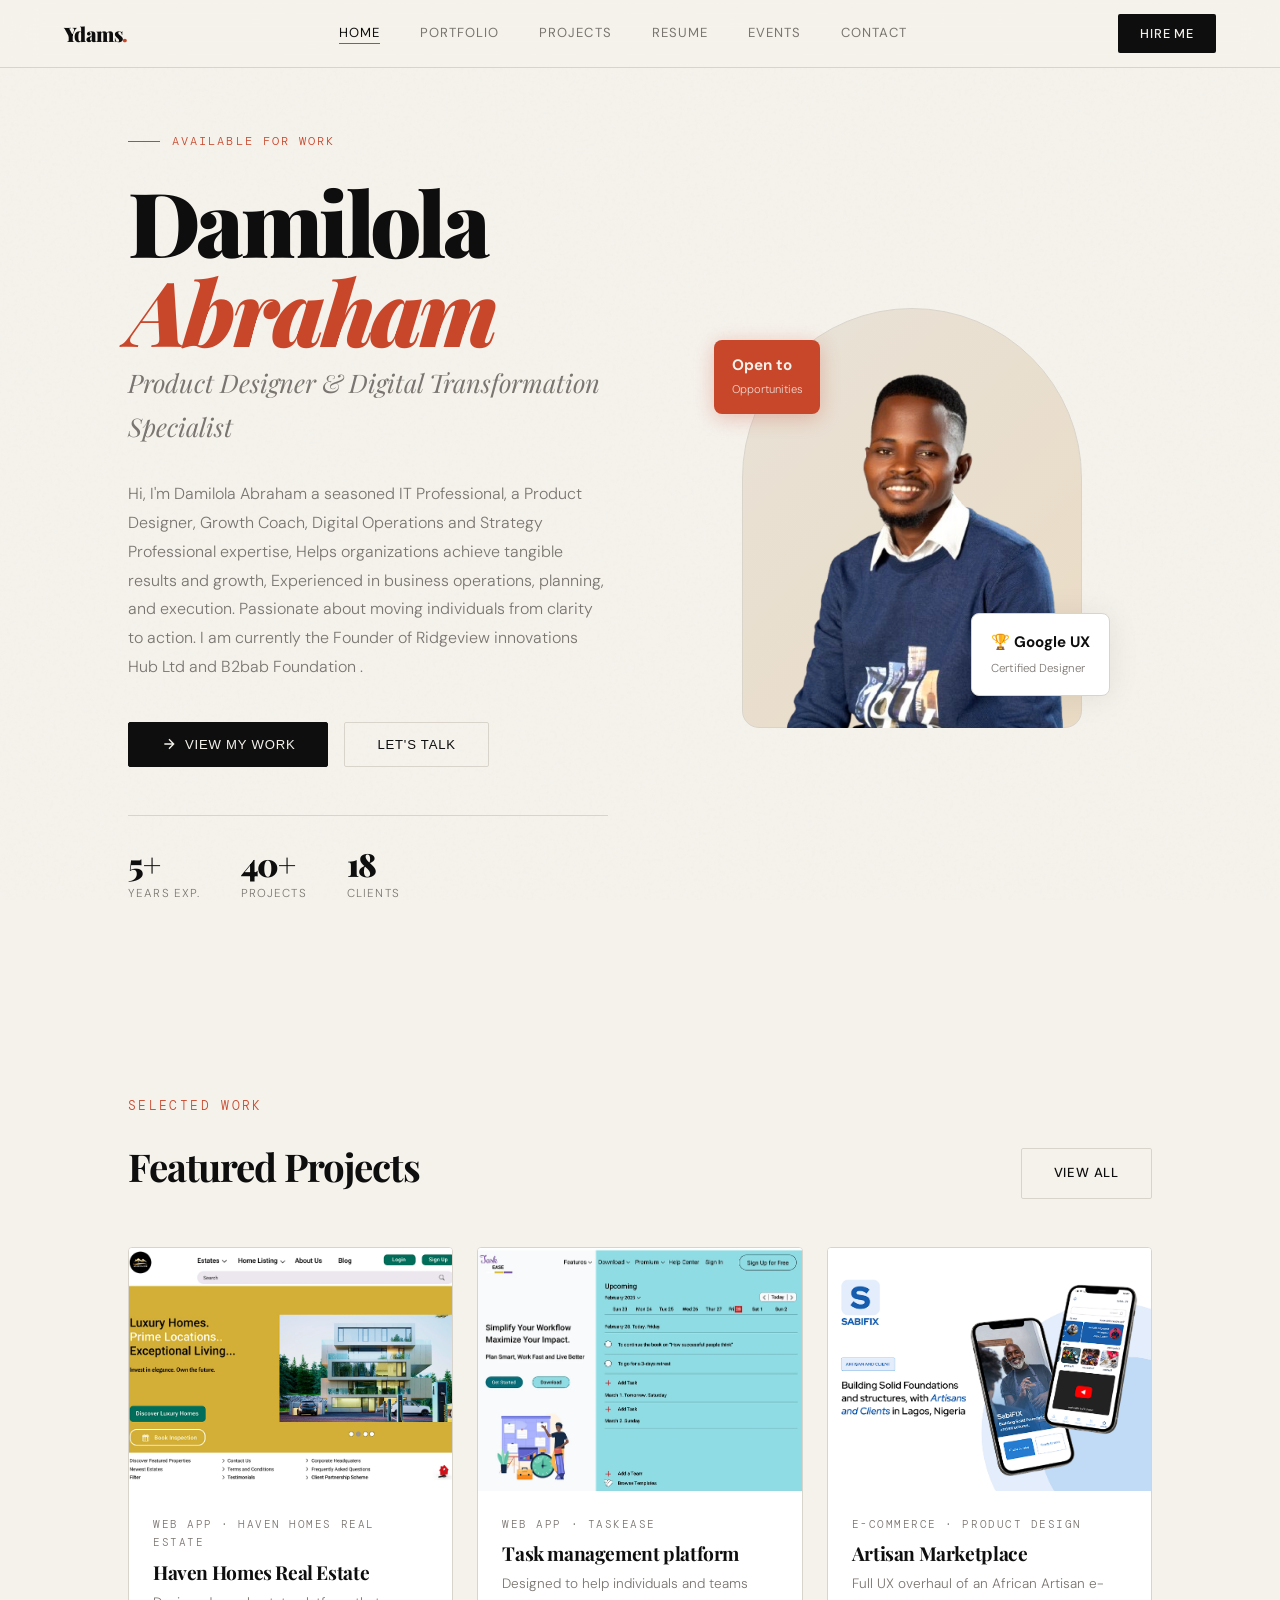
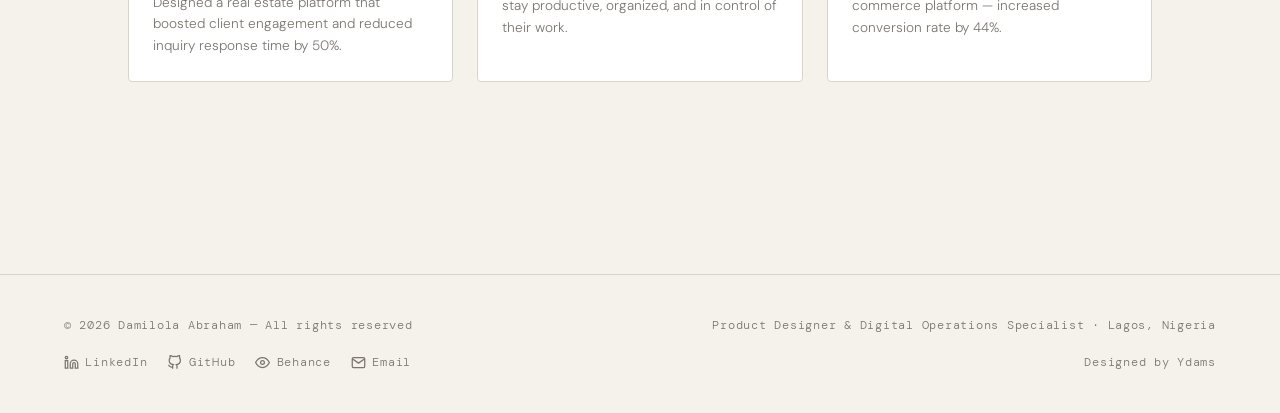
==== commit ec164db5: "April webinar update" ====
--- a/index.html
+++ b/index.html
@@ -1301,35 +1301,35 @@
 
     <!-- Flier — hidden on mobile, shown on desktop -->
     <div class="webinar-flier-wrap" style="border-radius:8px;overflow:hidden;border:1px solid var(--border);box-shadow:var(--shadow);">
-      <img src="webinar-flier.jpeg" alt="Growth Mindset + Execution Webinar Flier" style="width:100%;height:auto;display:block;" />
+      <img src="Group 45.jpg" alt="Growth Mindset + Execution Webinar Flier" style="width:100%;height:auto;display:block;" />
     </div>
 
     <!-- Registration Form -->
     <div style="background:var(--card);border:1px solid var(--border);border-radius:4px;padding:2rem;">
       <div style="font-family:var(--font-mono);font-size:.7rem;letter-spacing:.15em;text-transform:uppercase;color:var(--accent);margin-bottom:.5rem;">Register Now</div>
-      <h3 style="font-family:var(--font-display);font-size:1.4rem;font-weight:900;letter-spacing:-.02em;margin-bottom:.4rem;">Growth Mindset + Execution</h3>
-      <p style="font-size:.82rem;color:var(--muted);margin-bottom:1.5rem;">Saturday, 28th March 2026 · 6pm WAT · Virtual</p>
+      <h3 style="font-family:var(--font-display);font-size:1.4rem;font-weight:900;letter-spacing:-.02em;margin-bottom:.4rem;">CV, LinkedIn & Job Application Strategy</h3>
+      <p style="font-size:.82rem;color:var(--muted);margin-bottom:1.5rem;">Saturday, 25th April 2026 · 5pm WAT · Virtual</p>
 
       <div style="display:flex;flex-direction:column;gap:1rem;" id="webinar-form">
         <div class="form-group">
           <label>Full Name</label>
-          <input type="text" id="w-name" placeholder="Damilola Abraham" />
+          <input type="text" id="w-name" placeholder="Damilola Abraham" required/>
         </div>
         <div class="form-group">
           <label>Email Address</label>
-          <input type="email" id="w-email" placeholder="you@email.com" />
+          <input type="email" id="w-email" placeholder="you@email.com" required/>
         </div>
         <div class="form-group">
           <label>Phone Number</label>
-          <input type="tel" id="w-phone" placeholder="+234 000 000 0000" />
+          <input type="tel" id="w-phone" placeholder="+234 000 000 0000" required/>
         </div>
         <div class="form-group">
           <label>What do you hope to gain?</label>
           <select id="w-goal">
-            <option>Clarity on execution</option>
-            <option>Growth mindset strategies</option>
-            <option>Networking with builders</option>
-            <option>Accountability & momentum</option>
+            <option>A strong CV that gets shortlisted</option>
+            <option>An optimized LinkedIn profile</option>
+            <option>A smart job application strategy</option>
+            <option>Better chances of getting interviews</option>
             <option>All of the above</option>
           </select>
         </div>
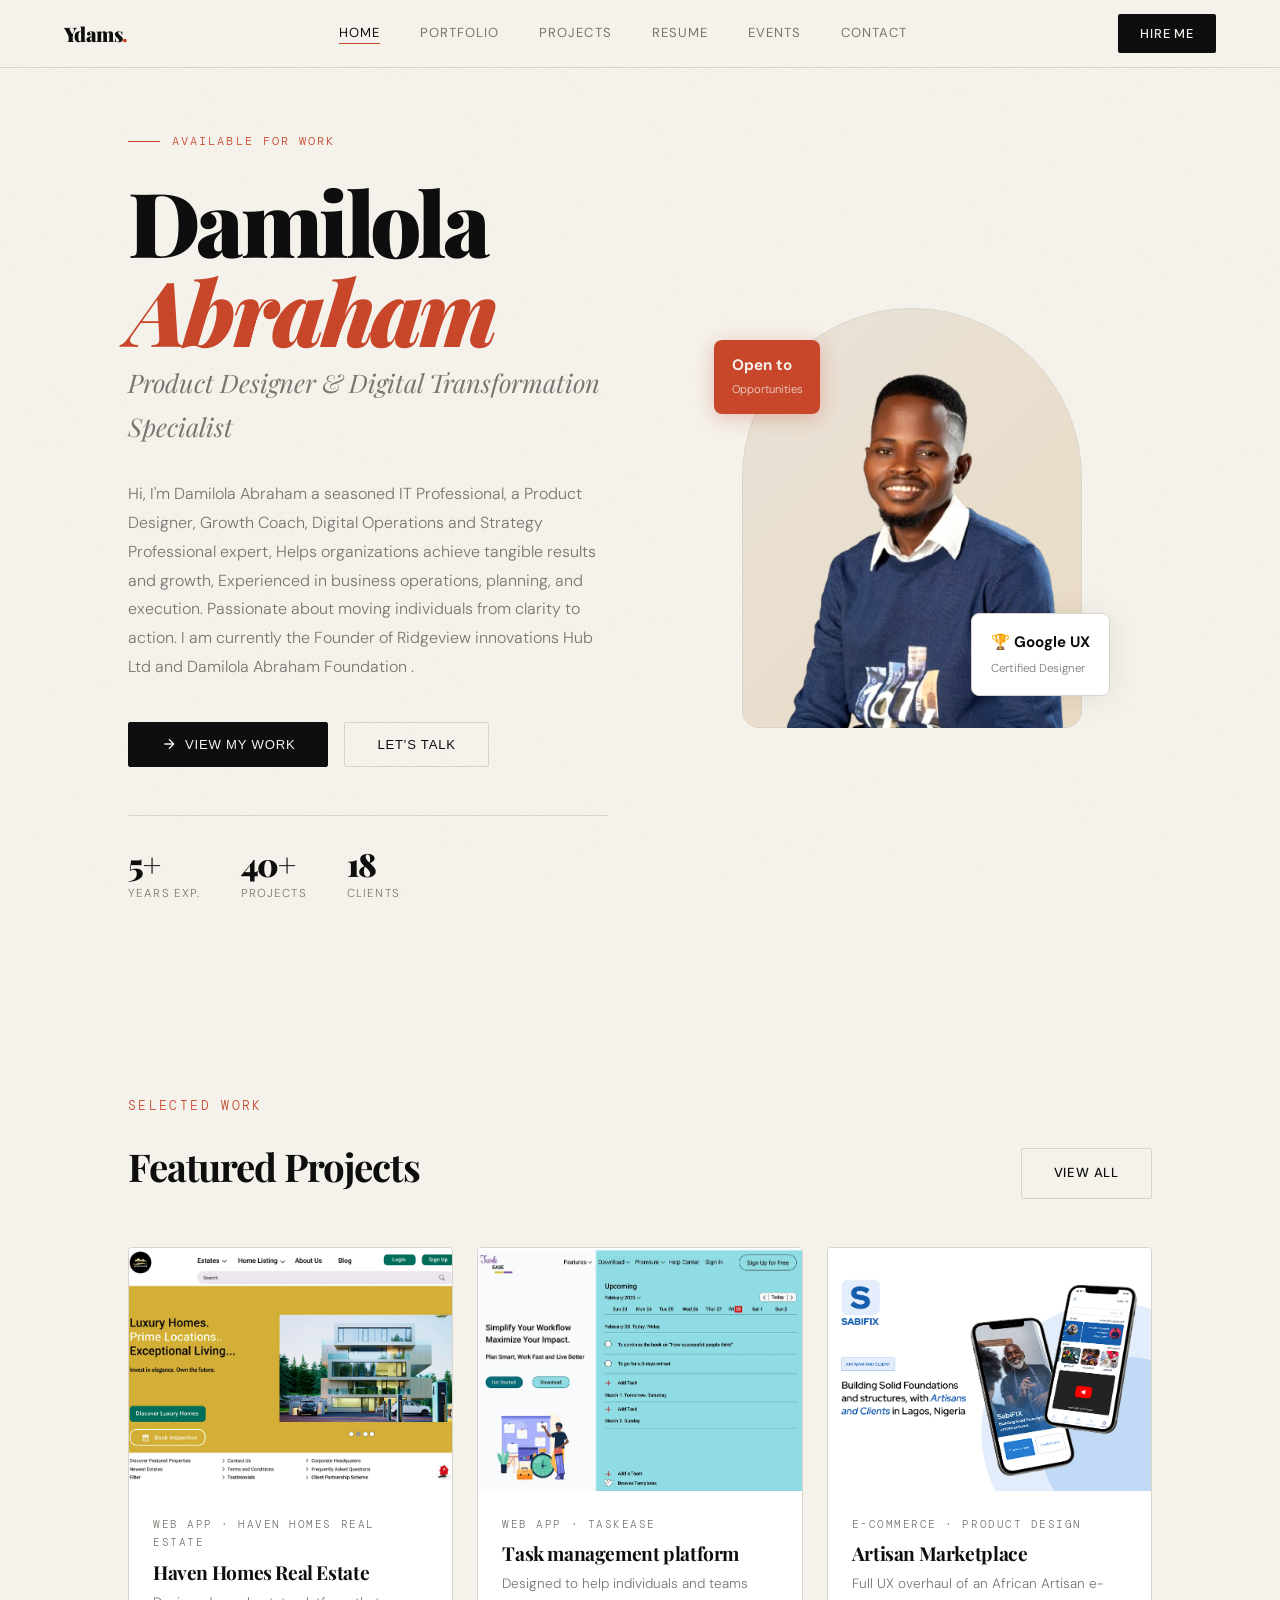
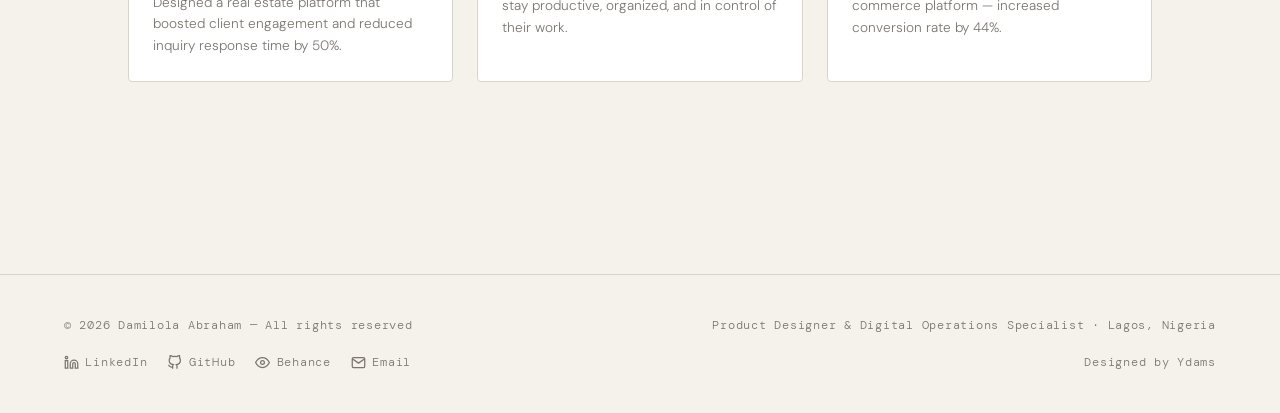
==== commit d9c606b3: "Add ventures subsection to portfolio" ====
--- a/index.html
+++ b/index.html
@@ -813,6 +813,10 @@
   .section-subtitle {
     font-size: 1.05rem; color: var(--muted); max-width: 52ch; margin-bottom: 3rem;
   }
+  /* ─── VENTURES ─── */
+@media (max-width: 768px) {
+  .ventures-grid { grid-template-columns: 1fr !important; }
+}
 </style>
 </head>
 <body>
@@ -858,7 +862,7 @@
       <div class="hero-eyebrow animate-up">Available for Work</div>
       <h1 class="hero-name animate-up delay-1">Damilola <em>Abraham</em></h1>
       <p class="hero-role animate-up delay-2">Product Designer & Digital Transformation Specialist</p>
-      <p class="hero-summary animate-up delay-3">Hi, I'm Damilola Abraham a seasoned IT Professional, a Product Designer, Growth Coach, Digital Operations and Strategy Professional expertise, Helps organizations achieve tangible results and growth, Experienced in business operations, planning, and execution. Passionate about moving individuals from clarity to action. I am currently the Founder of Ridgeview innovations Hub Ltd and B2bab Foundation
+      <p class="hero-summary animate-up delay-3">Hi, I'm Damilola Abraham a seasoned IT Professional, a Product Designer, Growth Coach, Digital Operations and Strategy Professional expert, Helps organizations achieve tangible results and growth, Experienced in business operations, planning, and execution. Passionate about moving individuals from clarity to action. I am currently the Founder of Ridgeview innovations Hub Ltd and Damilola Abraham Foundation
 
 .</p>
       <div class="hero-actions animate-up delay-4">
@@ -1099,6 +1103,69 @@
       </div>
     </div>
   </div>
+  </div>
+
+  <!-- ── VENTURES SUBSECTION ── -->
+  <div style="margin-top:5rem;padding-top:4rem;border-top:2px solid var(--border);">
+    <div class="section-label">Ventures</div>
+    <h2 style="font-family:var(--font-display);font-size:clamp(1.8rem,3.5vw,2.8rem);font-weight:900;letter-spacing:-.03em;margin-bottom:.6rem;">What I've Built & Lead</h2>
+    <p style="font-size:.95rem;color:var(--muted);max-width:58ch;margin-bottom:3rem;line-height:1.8;">Beyond client work, I build and lead organisations that create real-world impact — through technology, talent development, and community empowerment.</p>
+
+    <div class="ventures-grid" style="display:grid;grid-template-columns:1fr 1fr;gap:2rem;max-width:1100px;">
+
+      <!-- Ridgeview -->
+      <div style="background:var(--card);border:1px solid var(--border);border-radius:6px;overflow:hidden;transition:transform .3s,box-shadow .3s;" onmouseover="this.style.transform='translateY(-6px)';this.style.boxShadow='0 16px 48px rgba(14,14,14,.1)'" onmouseout="this.style.transform='translateY(0)';this.style.boxShadow='none'">
+        <div style="background:linear-gradient(135deg,#0a2a6e 0%,#1a4db5 60%,#0d3a9e 100%);padding:2.5rem 2rem;display:flex;align-items:center;justify-content:center;min-height:140px;">
+          <img src="lms_logo.png" alt="Ridgeview Innovations Hub Ltd" style="max-height:80px;max-width:200px;object-fit:contain;filter:brightness(0) invert(1);" />
+        </div>
+        <div style="padding:2rem;">
+          <div style="font-family:var(--font-mono);font-size:.65rem;letter-spacing:.14em;text-transform:uppercase;color:var(--accent);margin-bottom:.6rem;">Founder & CEO · Technology Hub</div>
+          <h3 style="font-family:var(--font-display);font-size:1.35rem;font-weight:900;letter-spacing:-.02em;margin-bottom:1rem;line-height:1.25;">Ridgeview Innovations Hub Ltd</h3>
+          <p style="font-size:.875rem;color:var(--muted);line-height:1.8;margin-bottom:1.25rem;">Ridgeview Innovations Hub Ltd is a forward-thinking innovation and technology hub focused on building scalable digital solutions, nurturing talent, and helping businesses grow through strategy, product design, and technology.</p>
+          <p style="font-size:.875rem;color:var(--muted);line-height:1.8;margin-bottom:1.75rem;">As Founder, I lead the vision of empowering individuals and organizations with the tools, systems, and support they need to turn ideas into impactful, real-world solutions.</p>
+          <div style="display:flex;gap:.5rem;flex-wrap:wrap;margin-bottom:1.75rem;">
+            <span style="font-family:var(--font-mono);font-size:.65rem;letter-spacing:.1em;text-transform:uppercase;border:1px solid var(--border);color:var(--muted);padding:.3rem .75rem;border-radius:2px;">Innovation</span>
+            <span style="font-family:var(--font-mono);font-size:.65rem;letter-spacing:.1em;text-transform:uppercase;border:1px solid var(--border);color:var(--muted);padding:.3rem .75rem;border-radius:2px;">Product Design</span>
+            <span style="font-family:var(--font-mono);font-size:.65rem;letter-spacing:.1em;text-transform:uppercase;border:1px solid var(--border);color:var(--muted);padding:.3rem .75rem;border-radius:2px;">Talent Development</span>
+            <span style="font-family:var(--font-mono);font-size:.65rem;letter-spacing:.1em;text-transform:uppercase;border:1px solid var(--border);color:var(--muted);padding:.3rem .75rem;border-radius:2px;">Strategy</span>
+          </div>
+          <a href="https://ydams.github.io/ridgeview-website/#" target="_blank" style="display:inline-flex;align-items:center;gap:.5rem;font-family:var(--font-mono);font-size:.72rem;letter-spacing:.1em;text-transform:uppercase;color:var(--ink);border:1.5px solid var(--ink);padding:.6rem 1.25rem;border-radius:var(--radius);text-decoration:none;transition:all .2s;" onmouseover="this.style.background='var(--ink)';this.style.color='var(--paper)'" onmouseout="this.style.background='transparent';this.style.color='var(--ink)'">
+            <svg width="13" height="13" viewBox="0 0 24 24" fill="none" stroke="currentColor" stroke-width="2"><path d="M18 13v6a2 2 0 0 1-2 2H5a2 2 0 0 1-2-2V8a2 2 0 0 1 2-2h6"/><polyline points="15 3 21 3 21 9"/><line x1="10" y1="14" x2="21" y2="3"/></svg>
+            Visit Website
+          </a>
+        </div>
+      </div>
+
+      <!-- Damilola Abraham Foundation -->
+      <div style="background:var(--card);border:1px solid var(--border);border-radius:6px;overflow:hidden;transition:transform .3s,box-shadow .3s;" onmouseover="this.style.transform='translateY(-6px)';this.style.boxShadow='0 16px 48px rgba(14,14,14,.1)'" onmouseout="this.style.transform='translateY(0)';this.style.boxShadow='none'">
+        <div style="background:linear-gradient(135deg,#f8f5ee 0%,#ede8dc 100%);padding:2.5rem 2rem;display:flex;align-items:center;justify-content:center;min-height:140px;border-bottom:1px solid var(--border);">
+          <img src="TMoqkEeZVp_9siuoDx3Q7.png" alt="Damilola Abraham Foundation" style="max-height:90px;max-width:220px;object-fit:contain;" />
+        </div>
+        <div style="padding:2rem;">
+          <div style="font-family:var(--font-mono);font-size:.65rem;letter-spacing:.14em;text-transform:uppercase;color:var(--accent);margin-bottom:.6rem;">Founder · Non-Profit Initiative</div>
+          <h3 style="font-family:var(--font-display);font-size:1.35rem;font-weight:900;letter-spacing:-.02em;margin-bottom:1rem;line-height:1.25;">Damilola Abraham Foundation</h3>
+          <p style="font-size:.875rem;color:var(--muted);line-height:1.8;margin-bottom:1.25rem;">Damilola Abraham Foundation is a purpose-driven initiative committed to empowering individuals through access to digital skills, growth opportunities, and community support.</p>
+          <p style="font-size:.875rem;color:var(--muted);line-height:1.8;margin-bottom:1.75rem;">Through trainings, mentorship, and outreach programs, we help people unlock their potential, build sustainable careers, and create meaningful impact in their communities.</p>
+          <div style="display:flex;gap:.5rem;flex-wrap:wrap;margin-bottom:1.75rem;">
+            <span style="font-family:var(--font-mono);font-size:.65rem;letter-spacing:.1em;text-transform:uppercase;border:1px solid var(--border);color:var(--muted);padding:.3rem .75rem;border-radius:2px;">Digital Skills</span>
+            <span style="font-family:var(--font-mono);font-size:.65rem;letter-spacing:.1em;text-transform:uppercase;border:1px solid var(--border);color:var(--muted);padding:.3rem .75rem;border-radius:2px;">Mentorship</span>
+            <span style="font-family:var(--font-mono);font-size:.65rem;letter-spacing:.1em;text-transform:uppercase;border:1px solid var(--border);color:var(--muted);padding:.3rem .75rem;border-radius:2px;">Community</span>
+            <span style="font-family:var(--font-mono);font-size:.65rem;letter-spacing:.1em;text-transform:uppercase;border:1px solid var(--border);color:var(--muted);padding:.3rem .75rem;border-radius:2px;">Empowerment</span>
+          </div>
+          <button onclick="showSection('contact')" style="display:inline-flex;align-items:center;gap:.5rem;font-family:var(--font-mono);font-size:.72rem;letter-spacing:.1em;text-transform:uppercase;color:var(--ink);background:transparent;border:1.5px solid var(--ink);padding:.6rem 1.25rem;border-radius:var(--radius);cursor:pointer;transition:all .2s;" onmouseover="this.style.background='var(--ink)';this.style.color='var(--paper)'" onmouseout="this.style.background='transparent';this.style.color='var(--ink)'">
+            <svg width="13" height="13" viewBox="0 0 24 24" fill="none" stroke="currentColor" stroke-width="2"><path d="M5 12h14M12 5l7 7-7 7"/></svg>
+            Get Involved
+          </button>
+        </div>
+      </div>
+
+    </div>
+  </div>
+  <!-- ── END VENTURES ── -->
+
+</section>
+
+<!-- ───────────── PROJECTS ───────────── -->
 </section>
 
 <!-- ───────────── RESUME ───────────── -->
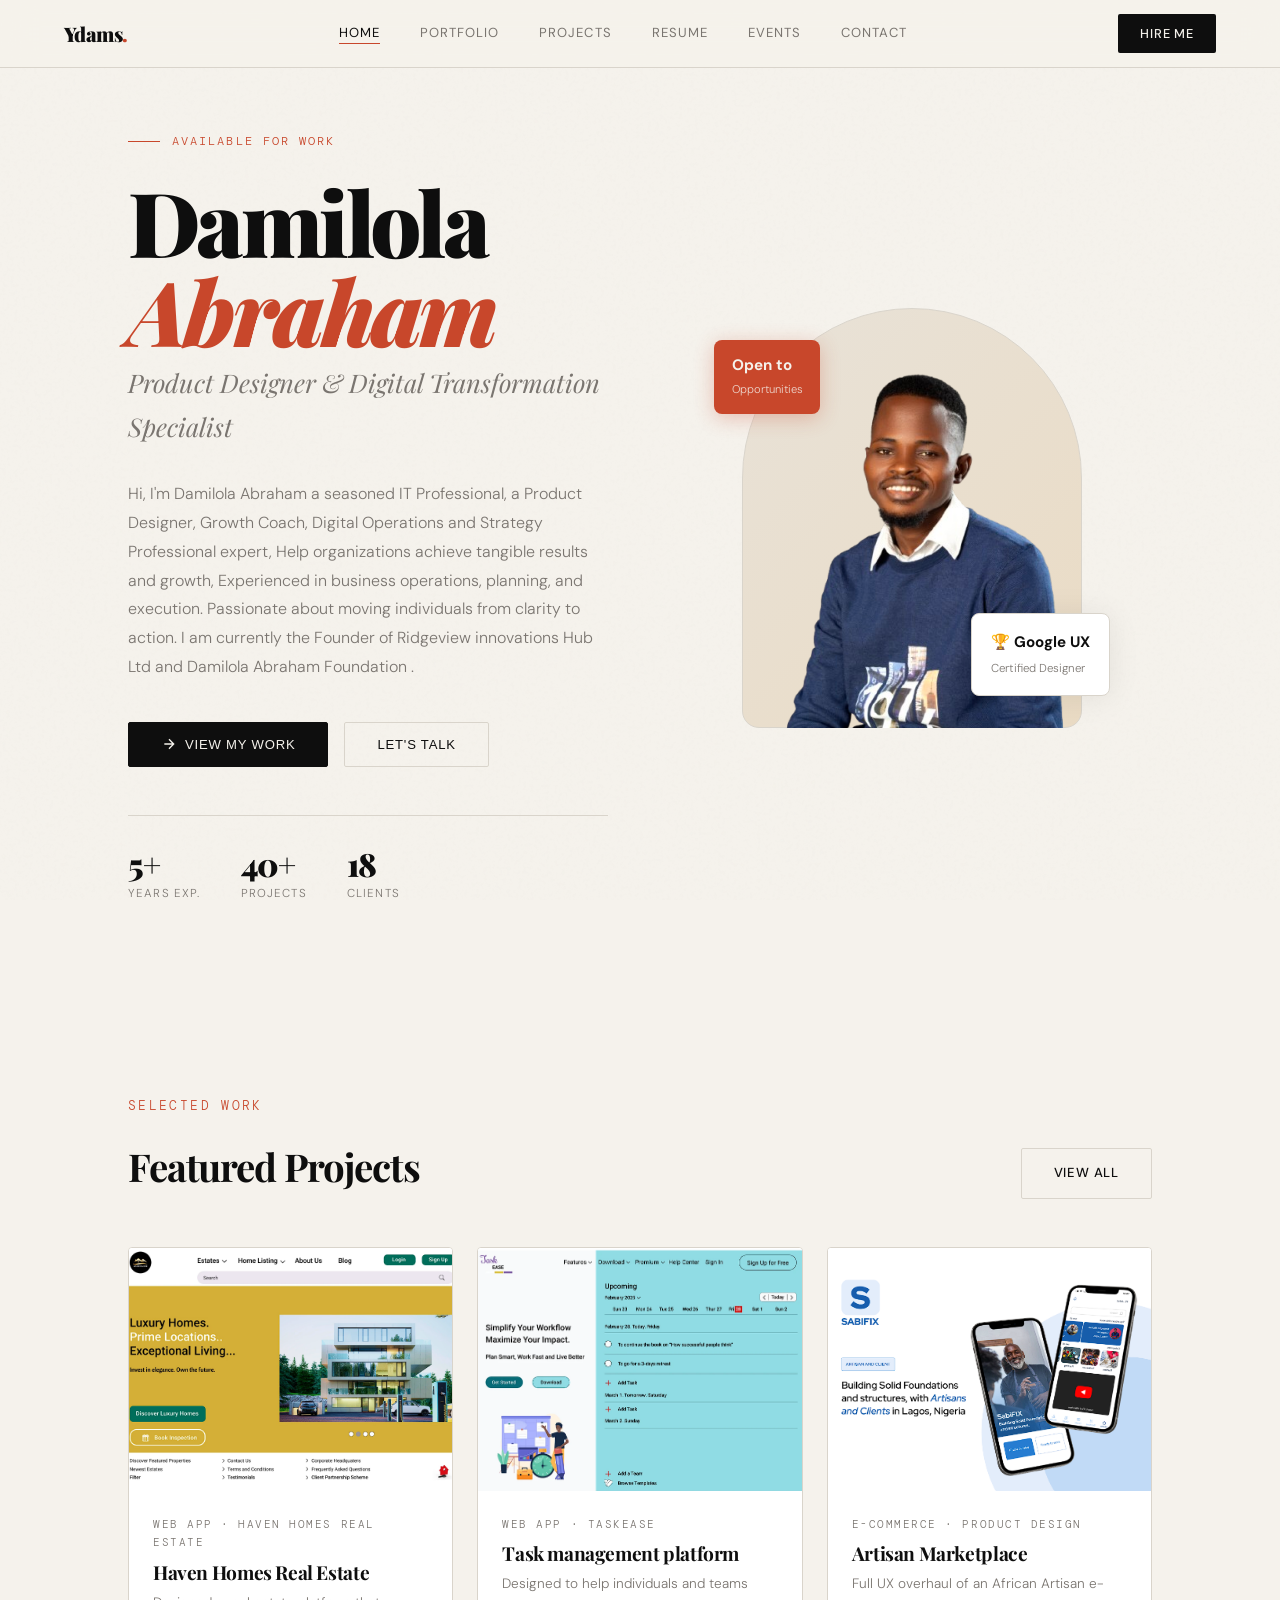
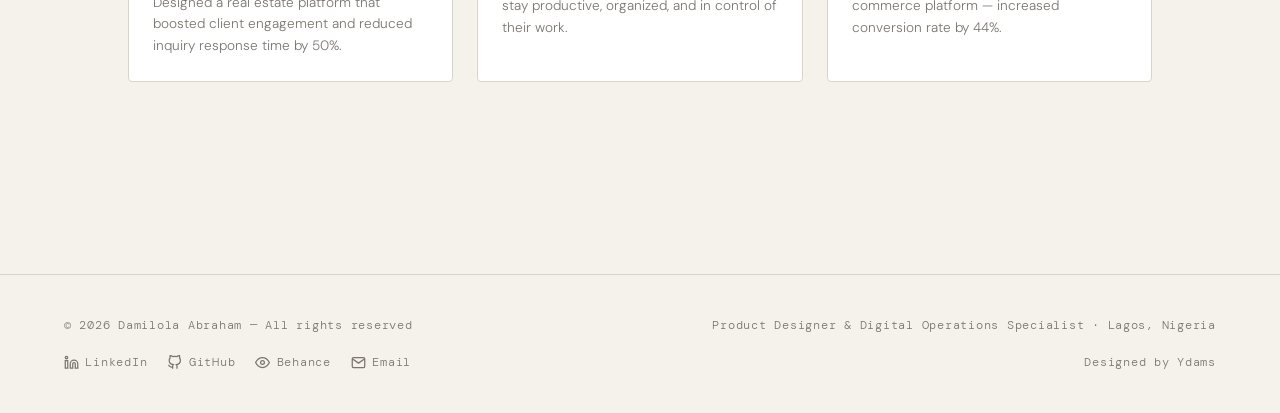
==== commit 379f4dbc: "Make logo display well" ====
--- a/index.html
+++ b/index.html
@@ -862,7 +862,7 @@
       <div class="hero-eyebrow animate-up">Available for Work</div>
       <h1 class="hero-name animate-up delay-1">Damilola <em>Abraham</em></h1>
       <p class="hero-role animate-up delay-2">Product Designer & Digital Transformation Specialist</p>
-      <p class="hero-summary animate-up delay-3">Hi, I'm Damilola Abraham a seasoned IT Professional, a Product Designer, Growth Coach, Digital Operations and Strategy Professional expert, Helps organizations achieve tangible results and growth, Experienced in business operations, planning, and execution. Passionate about moving individuals from clarity to action. I am currently the Founder of Ridgeview innovations Hub Ltd and Damilola Abraham Foundation
+      <p class="hero-summary animate-up delay-3">Hi, I'm Damilola Abraham a seasoned IT Professional, a Product Designer, Growth Coach, Digital Operations and Strategy Professional expert, Help organizations achieve tangible results and growth, Experienced in business operations, planning, and execution. Passionate about moving individuals from clarity to action. I am currently the Founder of Ridgeview innovations Hub Ltd and Damilola Abraham Foundation
 
 .</p>
       <div class="hero-actions animate-up delay-4">
@@ -1115,9 +1115,9 @@
 
       <!-- Ridgeview -->
       <div style="background:var(--card);border:1px solid var(--border);border-radius:6px;overflow:hidden;transition:transform .3s,box-shadow .3s;" onmouseover="this.style.transform='translateY(-6px)';this.style.boxShadow='0 16px 48px rgba(14,14,14,.1)'" onmouseout="this.style.transform='translateY(0)';this.style.boxShadow='none'">
-        <div style="background:linear-gradient(135deg,#0a2a6e 0%,#1a4db5 60%,#0d3a9e 100%);padding:2.5rem 2rem;display:flex;align-items:center;justify-content:center;min-height:140px;">
-          <img src="lms_logo.png" alt="Ridgeview Innovations Hub Ltd" style="max-height:80px;max-width:200px;object-fit:contain;filter:brightness(0) invert(1);" />
-        </div>
+        <div style="background:#f5f1e8;padding:2.5rem 2rem;display:flex;align-items:center;justify-content:center;min-height:140px;">
+        <img src="lms_logo.png" alt="Ridgeview Innovations Hub Ltd" style="max-height:100px;max-width:220px;object-fit:contain;" />
+      </div>
         <div style="padding:2rem;">
           <div style="font-family:var(--font-mono);font-size:.65rem;letter-spacing:.14em;text-transform:uppercase;color:var(--accent);margin-bottom:.6rem;">Founder & CEO · Technology Hub</div>
           <h3 style="font-family:var(--font-display);font-size:1.35rem;font-weight:900;letter-spacing:-.02em;margin-bottom:1rem;line-height:1.25;">Ridgeview Innovations Hub Ltd</h3>
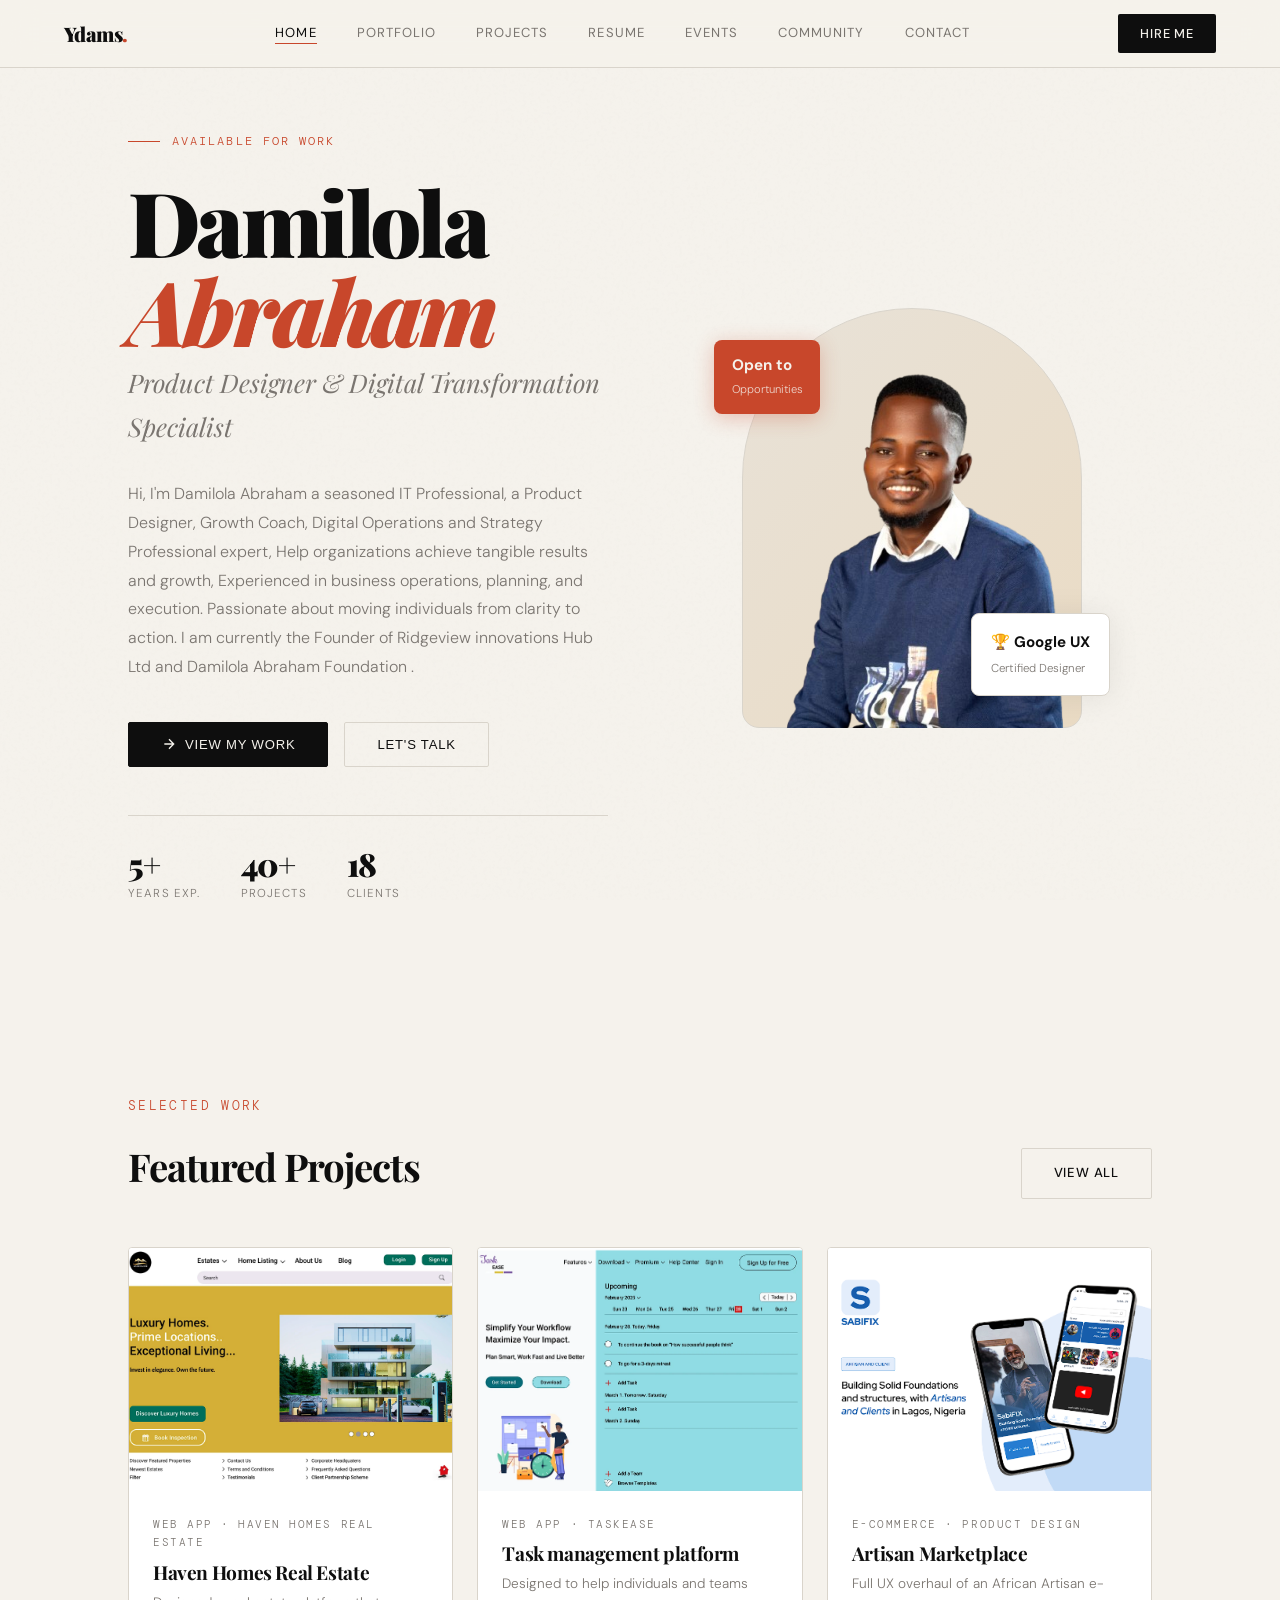
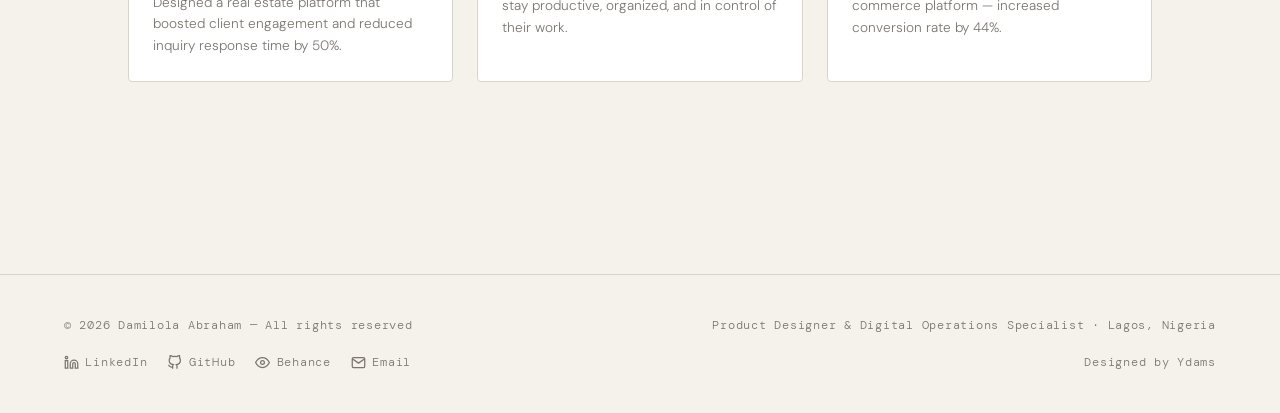
==== commit 855353be: "Fix community page nav" ====
--- a/index.html
+++ b/index.html
@@ -837,6 +837,7 @@
     <li><a href="javascript:void(0)" onclick="showSection('projects')" id="nav-projects">Projects</a></li>
     <li><a href="javascript:void(0)" onclick="showSection('resume')" id="nav-resume">Resume</a></li>
     <li><a href="javascript:void(0)" onclick="showSection('events')" id="nav-events">Events</a></li>
+    <li><a href="community.html" id="nav-community">Community</a></li>
     <li><a href="javascript:void(0)" onclick="showSection('contact')" id="nav-contact">Contact</a></li>
   </ul>
   <a href="javascript:void(0)" class="nav-cta" onclick="showSection('contact')">Hire Me</a>
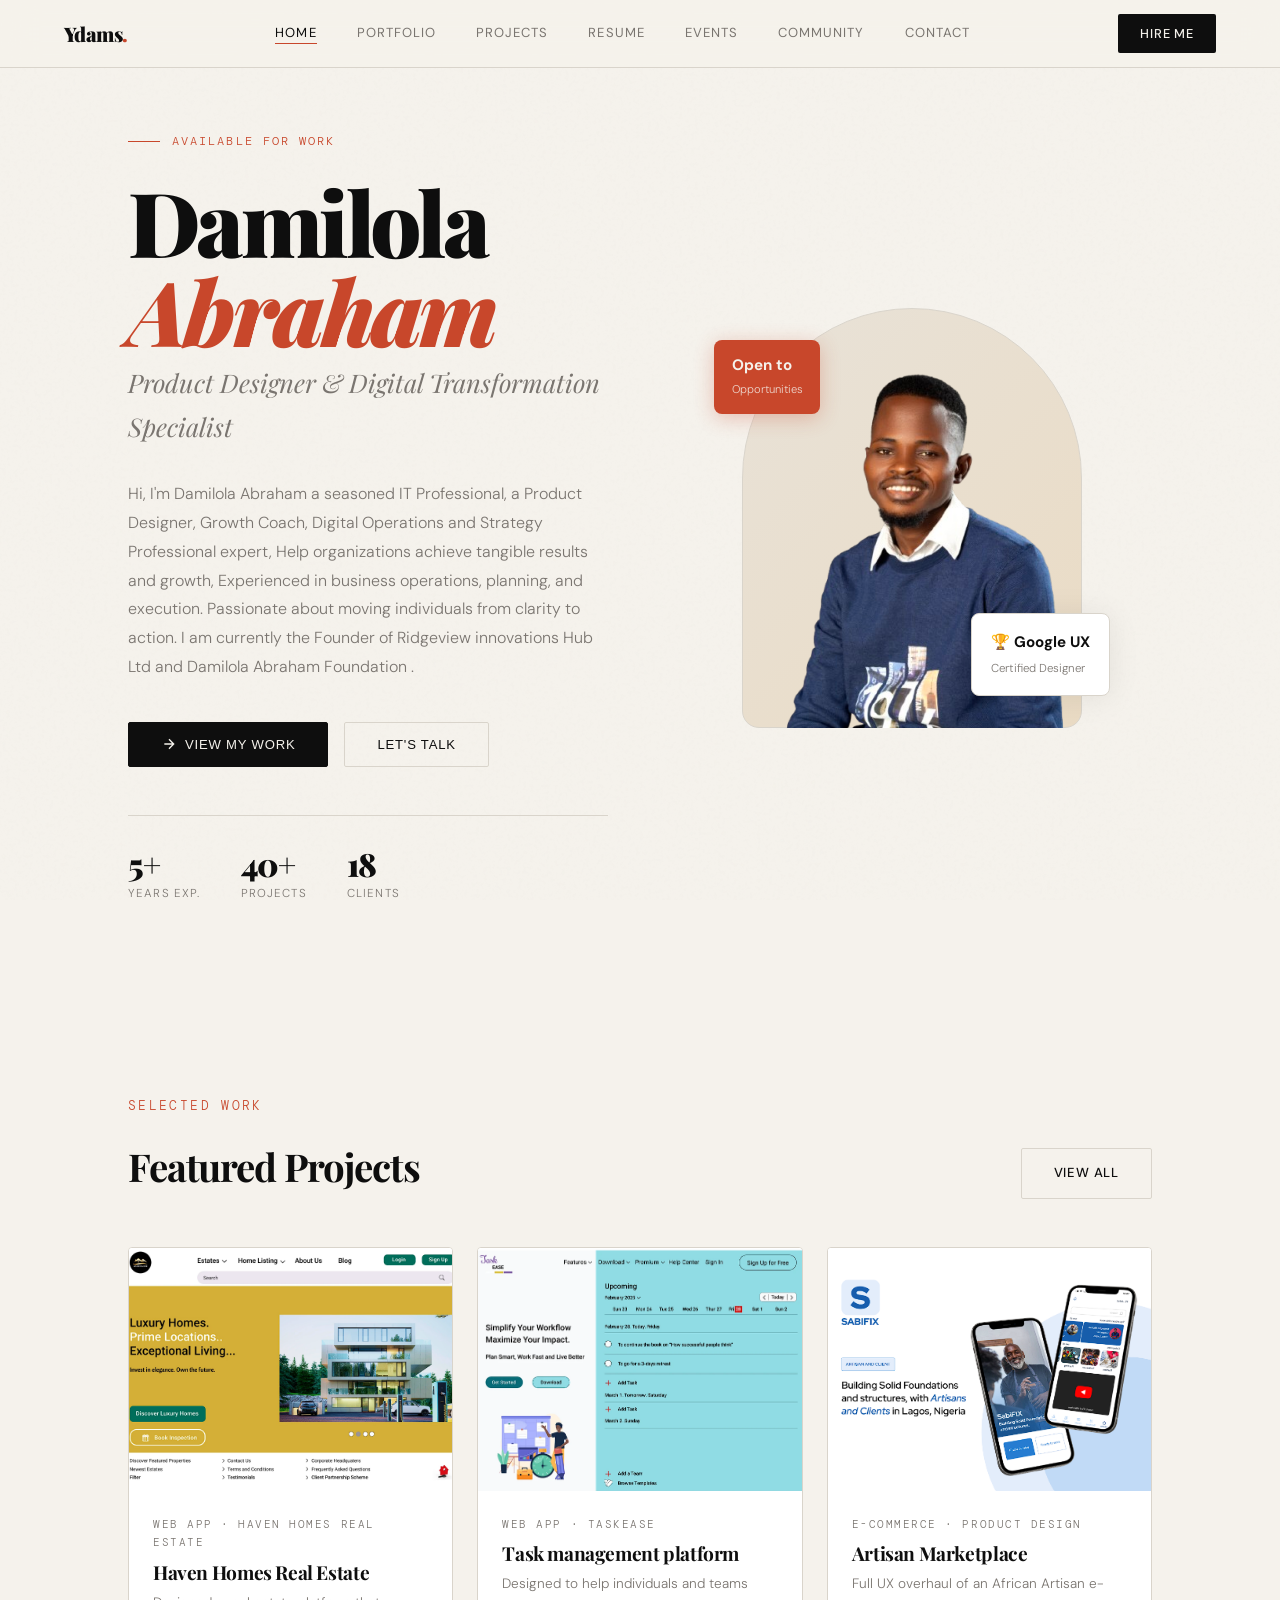
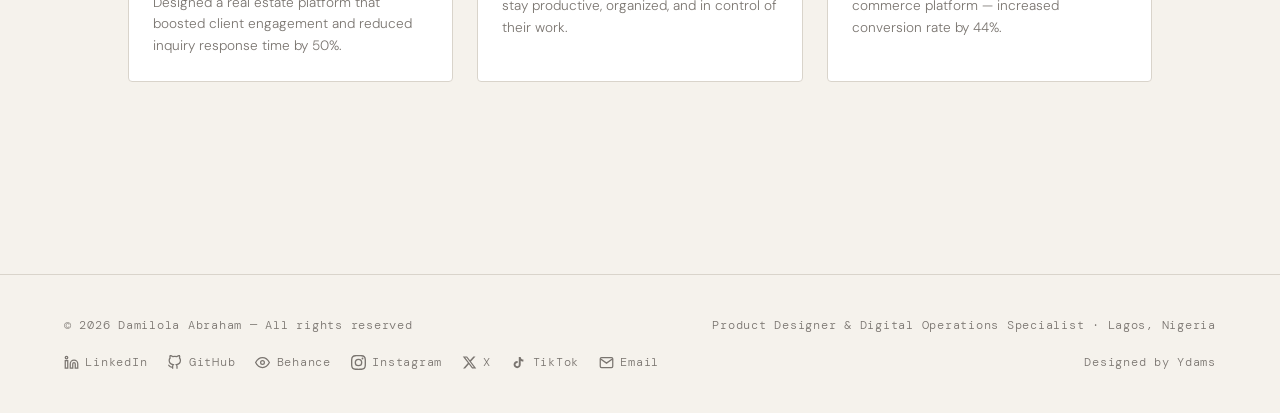
==== commit 6d77c201: "google verification" ====
--- a/index.html
+++ b/index.html
@@ -6,6 +6,69 @@
 <script src="https://cdn.jsdelivr.net/npm/@emailjs/browser@4/dist/email.min.js"></script>
 <script>emailjs.init('6wv3j-_rvE56B1dmA');</script>
 <title>Damilola Abraham — UI/UX Designer & Software Engineer</title>
+<meta name="description" content="Damilola Abraham is a Product Designer, Software Engineer, and Digital Operations Specialist based in Lagos, Nigeria. Founder of Ridgeview Innovations Hub and the Damilola Abraham Foundation." />
+<meta name="robots" content="index, follow" />
+<link rel="canonical" href="https://damilolayusuf.com/" />
+
+<!-- Open Graph -->
+<meta property="og:type" content="profile" />
+<meta property="og:site_name" content="Damilola Abraham" />
+<meta property="og:title" content="Damilola Abraham — UI/UX Designer & Software Engineer" />
+<meta property="og:description" content="Product Designer, Software Engineer, and Digital Operations Specialist based in Lagos, Nigeria. Founder of Ridgeview Innovations Hub and the Damilola Abraham Foundation." />
+<meta property="og:url" content="https://damilolayusuf.com/" />
+<meta property="og:image" content="https://damilolayusuf.com/4Z8A9971_copy.jpg-removebg-preview.png" />
+<meta property="profile:first_name" content="Damilola" />
+<meta property="profile:last_name" content="Abraham" />
+
+<!-- Twitter Card -->
+<meta name="twitter:card" content="summary_large_image" />
+<meta name="twitter:title" content="Damilola Abraham — UI/UX Designer & Software Engineer" />
+<meta name="twitter:description" content="Product Designer, Software Engineer, and Digital Operations Specialist based in Lagos, Nigeria." />
+<meta name="twitter:image" content="https://damilolayusuf.com/4Z8A9971_copy.jpg-removebg-preview.png" />
+<meta name="twitter:site" content="@Iam_tomix" />
+
+<!-- Structured Data: Person -->
+<script type="application/ld+json">
+{
+  "@context": "https://schema.org",
+  "@type": "Person",
+  "name": "Damilola Abraham",
+  "alternateName": ["Damilola Yusuf", "Ydams"],
+  "url": "https://damilolayusuf.com/",
+  "image": "https://damilolayusuf.com/4Z8A9971_copy.jpg-removebg-preview.png",
+  "jobTitle": "Product Designer & Digital Operations Specialist",
+  "description": "Product Designer, Software Engineer, and Digital Operations Specialist. Founder of Ridgeview Innovations Hub Ltd and the Damilola Abraham Foundation.",
+  "address": {
+    "@type": "PostalAddress",
+    "addressLocality": "Lagos",
+    "addressCountry": "NG"
+  },
+  "worksFor": [
+    {
+      "@type": "Organization",
+      "name": "Ridgeview Innovations Hub Ltd",
+      "url": "https://ydams.github.io/ridgeview-website/"
+    },
+    {
+      "@type": "Organization",
+      "name": "Damilola Abraham Foundation"
+    }
+  ],
+  "alumniOf": {
+    "@type": "CollegeOrUniversity",
+    "name": "Miva Open University"
+  },
+  "sameAs": [
+    "https://linkedin.com/in/damilolayusuf1",
+    "https://github.com/Ydams",
+    "https://behance.net/damilolayusuf1",
+    "https://www.facebook.com/share/1CHLkasgUP/",
+    "https://www.instagram.com/damilola_abrahamm",
+    "https://x.com/Iam_tomix",
+    "https://vm.tiktok.com/ZS96vNr6xdVvd-XcfsY/"
+  ]
+}
+</script>
 <link rel="preconnect" href="https://fonts.googleapis.com" />
 <link rel="preconnect" href="https://fonts.gstatic.com" crossorigin />
 <link href="https://fonts.googleapis.com/css2?family=Playfair+Display:ital,wght@0,400;0,700;0,900;1,400&family=DM+Sans:ital,opsz,wght@0,9..40,300;0,9..40,400;0,9..40,500;1,9..40,300&family=DM+Mono:wght@300;400&display=swap" rel="stylesheet" />
@@ -829,31 +892,73 @@
 <div id="progress-bar"></div>
 
 <!-- Navigation -->
+<!-- Navigation -->
 <nav id="navbar">
- <a href="javascript:void(0)" class="nav-logo" onclick="showSection('home')">Ydams<span>.</span></a>
-  <ul class="nav-links">
-    <li><a href="javascript:void(0)" onclick="showSection('home')" class="active" id="nav-home">Home</a></li>
-    <li><a href="javascript:void(0)" onclick="showSection('portfolio')" id="nav-portfolio">Portfolio</a></li>
-    <li><a href="javascript:void(0)" onclick="showSection('projects')" id="nav-projects">Projects</a></li>
-    <li><a href="javascript:void(0)" onclick="showSection('resume')" id="nav-resume">Resume</a></li>
-    <li><a href="javascript:void(0)" onclick="showSection('events')" id="nav-events">Events</a></li>
-    <li><a href="community.html" id="nav-community">Community</a></li>
-    <li><a href="javascript:void(0)" onclick="showSection('contact')" id="nav-contact">Contact</a></li>
-  </ul>
-  <a href="javascript:void(0)" class="nav-cta" onclick="showSection('contact')">Hire Me</a>
-  <button class="hamburger" id="hamburger" onclick="toggleMenu()">
-    <span></span><span></span><span></span>
-  </button>
+ <a href="javascript:void(0)" class="nav-logo" onclick="showSection('home')">
+   Ydams<span>.</span>
+ </a>
+
+ <ul class="nav-links">
+   <li><a href="javascript:void(0)" onclick="showSection('home')" class="active" id="nav-home">Home</a></li>
+
+   <li><a href="javascript:void(0)" onclick="showSection('portfolio')" id="nav-portfolio">Portfolio</a></li>
+
+   <li><a href="javascript:void(0)" onclick="showSection('projects')" id="nav-projects">Projects</a></li>
+
+   <li><a href="javascript:void(0)" onclick="showSection('resume')" id="nav-resume">Resume</a></li>
+
+   <li><a href="javascript:void(0)" onclick="showSection('events')" id="nav-events">Events</a></li>
+
+   <!-- Correct Community Link -->
+   <li><a href="community.html" id="nav-community">Community</a></li>
+
+   <li><a href="javascript:void(0)" onclick="showSection('contact')" id="nav-contact">Contact</a></li>
+ </ul>
+
+ <a href="javascript:void(0)" class="nav-cta" onclick="showSection('contact')">
+   Hire Me
+ </a>
+
+ <button class="hamburger" id="hamburger" onclick="toggleMenu()">
+   <span></span>
+   <span></span>
+   <span></span>
+ </button>
 </nav>
+
 
 <!-- Mobile menu -->
 <div class="mobile-menu" id="mobile-menu">
-  <a href="javascript:void(0)" onclick="showSection('home');toggleMenu()">Home</a>
-  <a href="javascript:void(0)" onclick="showSection('portfolio');toggleMenu()">Portfolio</a>
-  <a href="javascript:void(0)" onclick="showSection('projects');toggleMenu()">Projects</a>
-  <a href="javascript:void(0)" onclick="showSection('resume');toggleMenu()">Resume</a>
-  <a href="javascript:void(0)" onclick="showSection('events');toggleMenu()">Events</a>
-  <a href="javascript:void(0)" onclick="showSection('contact');toggleMenu()">Contact</a>
+
+  <a href="javascript:void(0)" onclick="showSection('home');toggleMenu()">
+    Home
+  </a>
+
+  <a href="javascript:void(0)" onclick="showSection('portfolio');toggleMenu()">
+    Portfolio
+  </a>
+
+  <a href="javascript:void(0)" onclick="showSection('projects');toggleMenu()">
+    Projects
+  </a>
+
+  <a href="javascript:void(0)" onclick="showSection('resume');toggleMenu()">
+    Resume
+  </a>
+
+  <a href="javascript:void(0)" onclick="showSection('events');toggleMenu()">
+    Events
+  </a>
+
+  <!-- Added Community for Mobile -->
+  <a href="community.html">
+    Community
+  </a>
+
+  <a href="javascript:void(0)" onclick="showSection('contact');toggleMenu()">
+    Contact
+  </a>
+
 </div>
 
 <!-- ───────────── HOME ───────────── -->
@@ -1117,7 +1222,7 @@
       <!-- Ridgeview -->
       <div style="background:var(--card);border:1px solid var(--border);border-radius:6px;overflow:hidden;transition:transform .3s,box-shadow .3s;" onmouseover="this.style.transform='translateY(-6px)';this.style.boxShadow='0 16px 48px rgba(14,14,14,.1)'" onmouseout="this.style.transform='translateY(0)';this.style.boxShadow='none'">
         <div style="background:#f5f1e8;padding:2.5rem 2rem;display:flex;align-items:center;justify-content:center;min-height:140px;">
-        <img src="lms_logo.png" alt="Ridgeview Innovations Hub Ltd" style="max-height:100px;max-width:220px;object-fit:contain;" />
+        <img src="ridgeview.png" alt="Ridgeview Innovations Hub Ltd" style="max-height:100px;max-width:220px;object-fit:contain;" />
       </div>
         <div style="padding:2rem;">
           <div style="font-family:var(--font-mono);font-size:.65rem;letter-spacing:.14em;text-transform:uppercase;color:var(--accent);margin-bottom:.6rem;">Founder & CEO · Technology Hub</div>
@@ -1430,19 +1535,35 @@
       <p>Whether you need a design partner for your product, want to discuss collaboration, or just have a question — my inbox is always open. I typically respond within 24 hours.</p>
 
       <div class="social-links">
-        <a href="https://linkedin.com/in/damilolayusuf1" target="_blank" class="social-link">
+        <a href="https://linkedin.com/in/damilolayusuf1" target="_blank" class="social-link" rel="me">
           <svg viewBox="0 0 24 24" fill="none" stroke="currentColor" stroke-width="2"><path d="M16 8a6 6 0 0 1 6 6v7h-4v-7a2 2 0 0 0-2-2 2 2 0 0 0-2 2v7h-4v-7a6 6 0 0 1 6-6z"/><rect x="2" y="9" width="4" height="12"/><circle cx="4" cy="4" r="2"/></svg>
           LinkedIn — /Damilola Abraham-design
         </a>
-        <a href="https://github.com/Ydams" target="_blank" class="social-link">
+        <a href="https://github.com/Ydams" target="_blank" class="social-link" rel="me">
           <svg viewBox="0 0 24 24" fill="none" stroke="currentColor" stroke-width="2"><path d="M9 19c-5 1.5-5-2.5-7-3m14 6v-3.87a3.37 3.37 0 0 0-.94-2.61c3.14-.35 6.44-1.54 6.44-7A5.44 5.44 0 0 0 20 4.77 5.07 5.07 0 0 0 19.91 1S18.73.65 16 2.48a13.38 13.38 0 0 0-7 0C6.27.65 5.09 1 5.09 1A5.07 5.07 0 0 0 5 4.77a5.44 5.44 0 0 0-1.5 3.78c0 5.42 3.3 6.61 6.44 7A3.37 3.37 0 0 0 9 18.13V22"/></svg>
           GitHub — /Damilola Abraham-dev
         </a>
-        <a href="https://behance.net/damilolayusuf1" target="_blank" class="social-link">
+        <a href="https://behance.net/damilolayusuf1" target="_blank" class="social-link" rel="me">
         <svg width="18" height="18" xmlns="http://www.w3.org/2000/svg" viewBox="0 0 24 24" fill="currentColor">
         <path d="M22 7h-7V5h7v2zm1.726 10c-.442 1.297-2.029 3-5.101 3-3.074 0-5.564-1.729-5.564-5.675 0-3.91 2.325-5.92 5.466-5.92 3.082 0 4.964 1.782 5.375 4.426.078.506.109 1.188.095 2.14H15.97c.13 1.2.518 1.zee8 1.zasil3 1.8 1.356 0 2.ty392-.87 2.745-1.77h3.7zM15.racket97 14h5.4c-.093-1.414-.707-2.107-2.611-2.107-1.682 0-2.551.773-2.789 2.107zM10 13c0 2.783-2.114 4-5 4H0V7h4.5C7.122 7 9 8.203 9 10.632c0 1.3-.626 2.1-1.573 2.56C8.754 13.586 10 14.406 10 16v-3zm-4.837.Northern15H2v2.35h3.163c.932 0 1.584-.418 1.584-1.226 0-.765-.583-1.124-1.584-1.124zM2 9v2.128h2.684C5.837 11.128 6.6 10.675 6.6 10c0-.737-.601-1-1.857-1H2z"/>
         </svg>
            Behance — /Damilola Studio
+        </a>
+        <a href="https://www.facebook.com/share/1CHLkasgUP/" target="_blank" class="social-link" rel="me">
+          <svg viewBox="0 0 24 24" fill="currentColor" stroke="none"><path d="M24 12.073C24 5.405 18.627 0 12 0S0 5.405 0 12.073C0 18.1 4.388 23.094 10.125 24v-8.437H7.078v-3.49h3.047V9.41c0-3.025 1.792-4.697 4.533-4.697 1.312 0 2.686.236 2.686.236v2.97h-1.513c-1.491 0-1.956.93-1.956 1.886v2.268h3.328l-.532 3.49h-2.796V24C19.612 23.094 24 18.1 24 12.073z"/></svg>
+          Facebook — /Damilola Abraham
+        </a>
+        <a href="https://www.instagram.com/damilola_abrahamm" target="_blank" class="social-link" rel="me">
+          <svg viewBox="0 0 24 24" fill="currentColor" stroke="none"><path d="M12 2.163c3.204 0 3.584.012 4.85.07 3.252.148 4.771 1.691 4.919 4.919.058 1.265.069 1.645.069 4.849 0 3.205-.012 3.584-.069 4.849-.149 3.225-1.664 4.771-4.919 4.919-1.266.058-1.644.07-4.85.07-3.204 0-3.584-.012-4.849-.07-3.26-.149-4.771-1.699-4.919-4.92-.058-1.265-.07-1.644-.07-4.849 0-3.204.013-3.583.07-4.849.149-3.227 1.664-4.771 4.919-4.919 1.266-.057 1.645-.069 4.849-.069zM12 0C8.741 0 8.333.014 7.053.072 2.695.272.273 2.69.073 7.052.014 8.333 0 8.741 0 12c0 3.259.014 3.668.072 4.948.2 4.358 2.618 6.78 6.98 6.98C8.333 23.986 8.741 24 12 24c3.259 0 3.668-.014 4.948-.072 4.354-.2 6.782-2.618 6.979-6.98.059-1.28.073-1.689.073-4.948 0-3.259-.014-3.667-.072-4.947-.196-4.354-2.617-6.78-6.979-6.98C15.668.014 15.259 0 12 0zm0 5.838a6.162 6.162 0 100 12.324 6.162 6.162 0 000-12.324zM12 16a4 4 0 110-8 4 4 0 010 8zm6.406-11.845a1.44 1.44 0 100 2.881 1.44 1.44 0 000-2.881z"/></svg>
+          Instagram — @damilola_abrahamm
+        </a>
+        <a href="https://x.com/Iam_tomix" target="_blank" class="social-link" rel="me">
+          <svg viewBox="0 0 24 24" fill="currentColor" stroke="none"><path d="M18.244 2.25h3.308l-7.227 8.26 8.502 11.24H16.17l-5.214-6.817L4.99 21.75H1.68l7.73-8.835L1.254 2.25H8.08l4.713 6.231zm-1.161 17.52h1.833L7.084 4.126H5.117z"/></svg>
+          X (Twitter) — @Iam_tomix
+        </a>
+        <a href="https://vm.tiktok.com/ZS96vNr6xdVvd-XcfsY/" target="_blank" class="social-link" rel="me">
+          <svg viewBox="0 0 24 24" fill="currentColor" stroke="none"><path d="M16.6 5.82s.51.5 0 0A4.278 4.278 0 0 1 15.54 3h-3.09v12.4a2.592 2.592 0 0 1-2.59 2.5c-1.42 0-2.6-1.16-2.6-2.6 0-1.72 1.66-3.01 3.37-2.48V9.66c-3.45-.46-6.47 2.22-6.47 5.64 0 3.33 2.76 5.7 5.69 5.7 3.14 0 5.69-2.55 5.69-5.7V9.01a7.35 7.35 0 0 0 4.3 1.38V7.3s-1.88.09-3.24-1.48z"/></svg>
+          TikTok — @damilola_abrahamm
         </a>
         <a href="mailto:damola4542@gmail.com" class="social-link">
           <svg viewBox="0 0 24 24" fill="none" stroke="currentColor" stroke-width="2"><path d="M4 4h16c1.1 0 2 .9 2 2v12c0 1.1-.9 2-2 2H4c-1.1 0-2-.9-2-2V6c0-1.1.9-2 2-2z"/><polyline points="22,6 12,13 2,6"/></svg>
@@ -1512,6 +1633,18 @@
       <svg width="15" height="15" viewBox="0 0 24 24" fill="none" stroke="currentColor" stroke-width="2"><path d="M1 12s4-8 11-8 11 8 11 8-4 8-11 8-11-8-11-8z"/><circle cx="12" cy="12" r="3"/></svg>
       Behance
     </a>
+    <a href="https://www.instagram.com/damilola_abrahamm" target="_blank" style="color:var(--muted); text-decoration:none; display:flex; align-items:center; gap:.4rem; transition:color .2s;" onmouseover="this.style.color='var(--ink)'" onmouseout="this.style.color='var(--muted)'">
+      <svg width="15" height="15" viewBox="0 0 24 24" fill="currentColor" stroke="none"><path d="M12 2.163c3.204 0 3.584.012 4.85.07 3.252.148 4.771 1.691 4.919 4.919.058 1.265.069 1.645.069 4.849 0 3.205-.012 3.584-.069 4.849-.149 3.225-1.664 4.771-4.919 4.919-1.266.058-1.644.07-4.85.07-3.204 0-3.584-.012-4.849-.07-3.26-.149-4.771-1.699-4.919-4.92-.058-1.265-.07-1.644-.07-4.849 0-3.204.013-3.583.07-4.849.149-3.227 1.664-4.771 4.919-4.919 1.266-.057 1.645-.069 4.849-.069zM12 0C8.741 0 8.333.014 7.053.072 2.695.272.273 2.69.073 7.052.014 8.333 0 8.741 0 12c0 3.259.014 3.668.072 4.948.2 4.358 2.618 6.78 6.98 6.98C8.333 23.986 8.741 24 12 24c3.259 0 3.668-.014 4.948-.072 4.354-.2 6.782-2.618 6.979-6.98.059-1.28.073-1.689.073-4.948 0-3.259-.014-3.667-.072-4.947-.196-4.354-2.617-6.78-6.979-6.98C15.668.014 15.259 0 12 0zm0 5.838a6.162 6.162 0 100 12.324 6.162 6.162 0 000-12.324zM12 16a4 4 0 110-8 4 4 0 010 8zm6.406-11.845a1.44 1.44 0 100 2.881 1.44 1.44 0 000-2.881z"/></svg>
+      Instagram
+    </a>
+    <a href="https://x.com/Iam_tomix" target="_blank" style="color:var(--muted); text-decoration:none; display:flex; align-items:center; gap:.4rem; transition:color .2s;" onmouseover="this.style.color='var(--ink)'" onmouseout="this.style.color='var(--muted)'">
+      <svg width="15" height="15" viewBox="0 0 24 24" fill="currentColor" stroke="none"><path d="M18.244 2.25h3.308l-7.227 8.26 8.502 11.24H16.17l-5.214-6.817L4.99 21.75H1.68l7.73-8.835L1.254 2.25H8.08l4.713 6.231zm-1.161 17.52h1.833L7.084 4.126H5.117z"/></svg>
+      X
+    </a>
+    <a href="https://vm.tiktok.com/ZS96vNr6xdVvd-XcfsY/" target="_blank" style="color:var(--muted); text-decoration:none; display:flex; align-items:center; gap:.4rem; transition:color .2s;" onmouseover="this.style.color='var(--ink)'" onmouseout="this.style.color='var(--muted)'">
+      <svg width="15" height="15" viewBox="0 0 24 24" fill="currentColor" stroke="none"><path d="M16.6 5.82s.51.5 0 0A4.278 4.278 0 0 1 15.54 3h-3.09v12.4a2.592 2.592 0 0 1-2.59 2.5c-1.42 0-2.6-1.16-2.6-2.6 0-1.72 1.66-3.01 3.37-2.48V9.66c-3.45-.46-6.47 2.22-6.47 5.64 0 3.33 2.76 5.7 5.69 5.7 3.14 0 5.69-2.55 5.69-5.7V9.01a7.35 7.35 0 0 0 4.3 1.38V7.3s-1.88.09-3.24-1.48z"/></svg>
+      TikTok
+    </a>
     <a href="mailto:damola4542@email.com" style="color:var(--muted); text-decoration:none; display:flex; align-items:center; gap:.4rem; transition:color .2s;" onmouseover="this.style.color='var(--ink)'" onmouseout="this.style.color='var(--muted)'">
       <svg width="15" height="15" viewBox="0 0 24 24" fill="none" stroke="currentColor" stroke-width="2"><path d="M4 4h16c1.1 0 2 .9 2 2v12c0 1.1-.9 2-2 2H4c-1.1 0-2-.9-2-2V6c0-1.1.9-2 2-2z"/><polyline points="22,6 12,13 2,6"/></svg>
       Email
@@ -1522,6 +1655,7 @@
 </footer>
 
 <script>
+  
 // ─── PORTFOLIO DATA ───
 const portfolioItems = [
   { id:1, title:'Taskease Management WebApp', tag:'Web App', category:'web', desc:'Task management platform — improved productivity and streamlined workflows', emoji:'<img src="taskease.png" alt="TaskEase" style="width:100%;height:100%;object-fit:cover;position:absolute;inset:0;" />', bg:'linear-gradient(135deg,#f0ebe1,#e0d5c8)' },
@@ -1531,8 +1665,8 @@
   { id:5, title:'sabiFix UI Interface', tag:'UI Design', category:'branding', desc:'Full Design Mockup of Sabi MobileApp', emoji:'<img src="sabifix-ui.png" alt="SabiFix UI" style="width:100%;height:100%;object-fit:cover;position:absolute;inset:0;" />', bg:'linear-gradient(135deg,#f4eee8,#ece4d8)' },
   { id:6, title:'Finset Dashboard', tag:'Product Design', category:'product', desc:'Analytics Dashboard Interface — 55% improvement in user experience', emoji:'<img src="finset.png" alt="Finset Dashboard" style="width:100%;height:100%;object-fit:cover;position:absolute;inset:0;" />', bg:'linear-gradient(135deg,#eae8f0,#dcd8ec)' },
   { id:7, title:'Gilead Hospital Website', tag:'Website', category:'mobile', desc:'Optimized for a Better User Experience', emoji:'<img src="gilead.png" alt="Gilead Hospital" style="width:100%;height:100%;object-fit:cover;position:absolute;inset:0;" />', bg:'linear-gradient(135deg,#f4ebe4,#ece0d4)' },
-  { id:8, title:'EduPath Learning Portal', tag:'Website', category:'web', desc:'Online learning platform — 30% completion rate increase', emoji:'📚', bg:'linear-gradient(135deg,#e8eef4,#d8e8f0)' },
-  { id:9, title:'Lagos Transit Guide', tag:'Product Design', category:'product', desc:'Wayfinding UX for Lagos rapid transit system', emoji:'🚇', bg:'linear-gradient(135deg,#eeebe8,#e4ddd4)' },
+  { id:8, title:'DAF Volunteer T-Shirt Design', tag:'Brand Design', category:'branding', desc:'Official DAF volunteer merchandise — community identity and outreach', emoji:'<img src="DAF Volunteer T-Shirt Design.png" alt="DAF T-shirt" style="width:100%;height:100%;object-fit:cover;position:absolute;inset:0;" />', bg:'linear-gradient(135deg,#e8eef4,#d8e8f0)' },
+{ id:9, title:'Ridgeview Innovations T-Shirt', tag:'Brand Design', category:'branding', desc:'Official Ridgeview Hub merchandise — empowering digital growth', emoji:'<img src="Ridgeview Innovations T-Shirt.png" alt="Ridgeview T-shirt" style="width:100%;height:100%;object-fit:cover;position:absolute;inset:0;" />', bg:'linear-gradient(135deg,#eeebe8,#e4ddd4)' },
 ];
 
 function renderPortfolio(items) {
@@ -1715,4 +1849,4 @@
 });
 </script>
 </body>
-</html>+</html>
